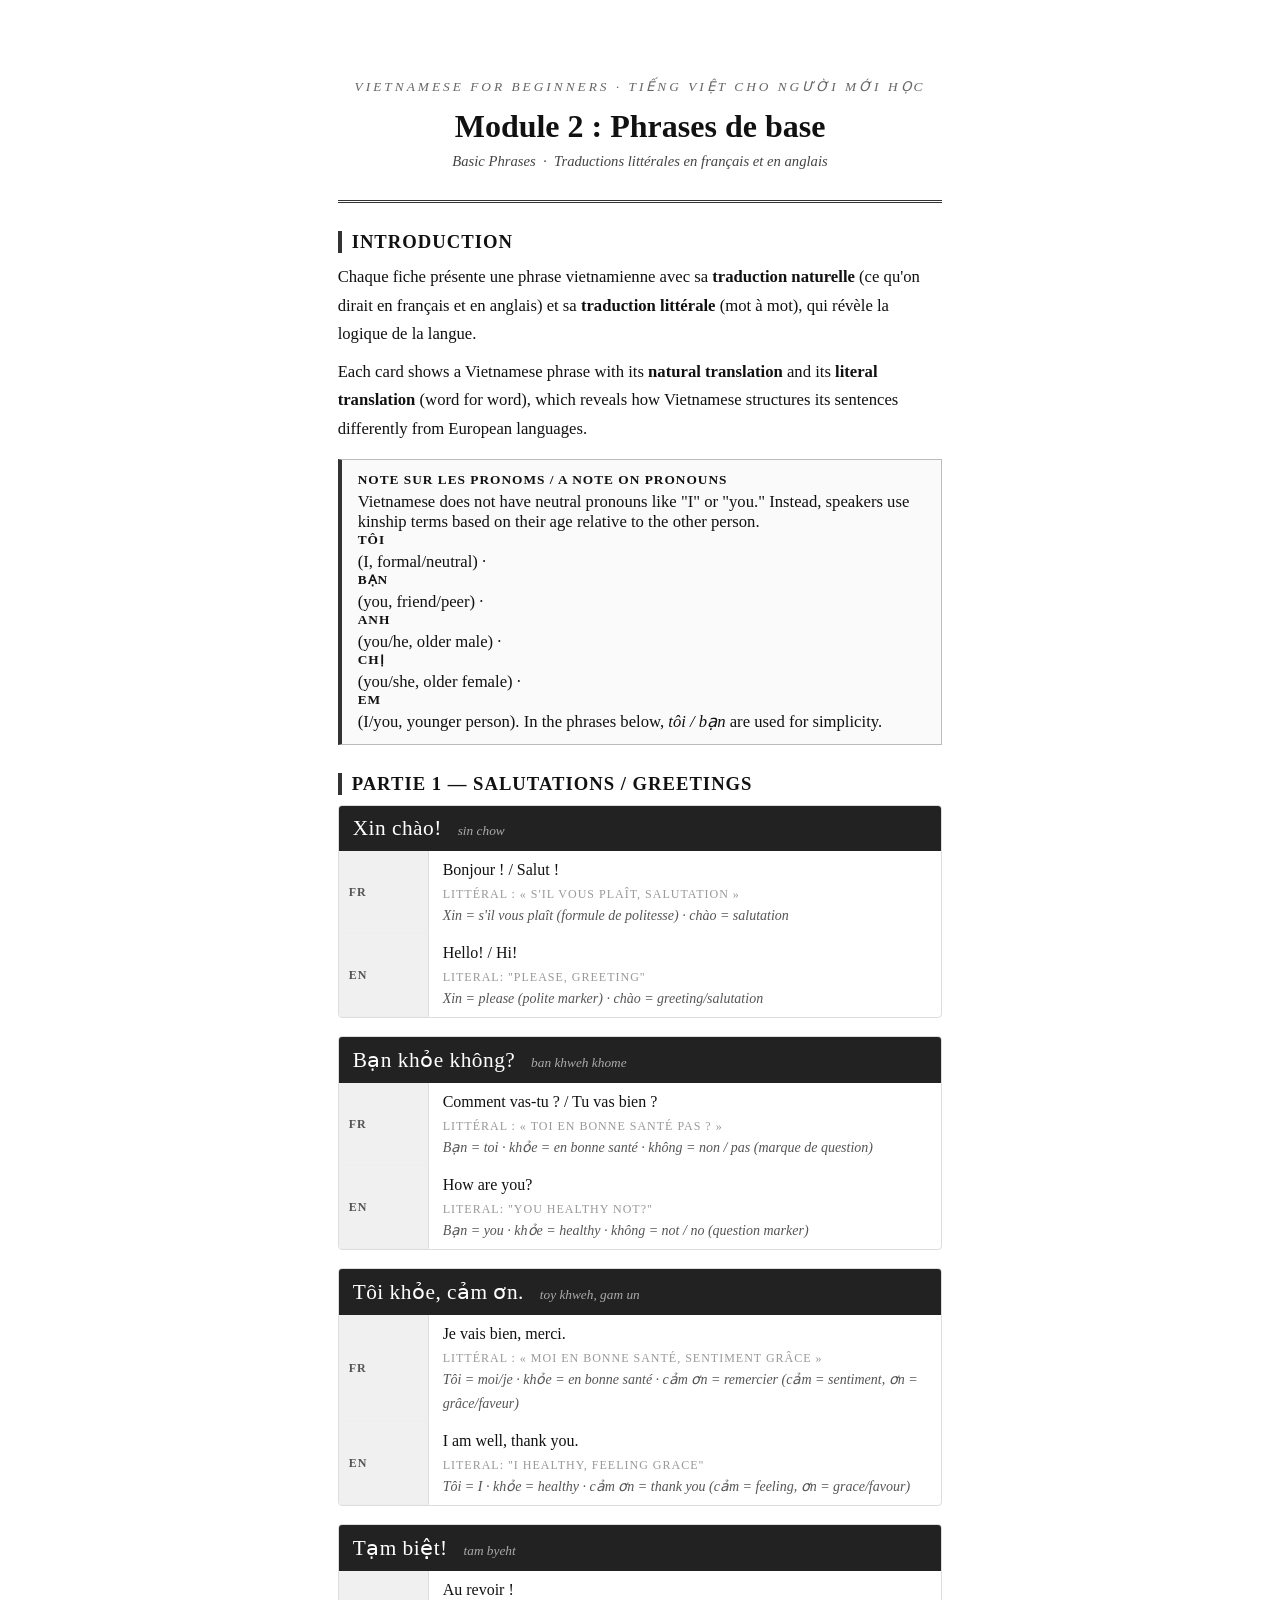
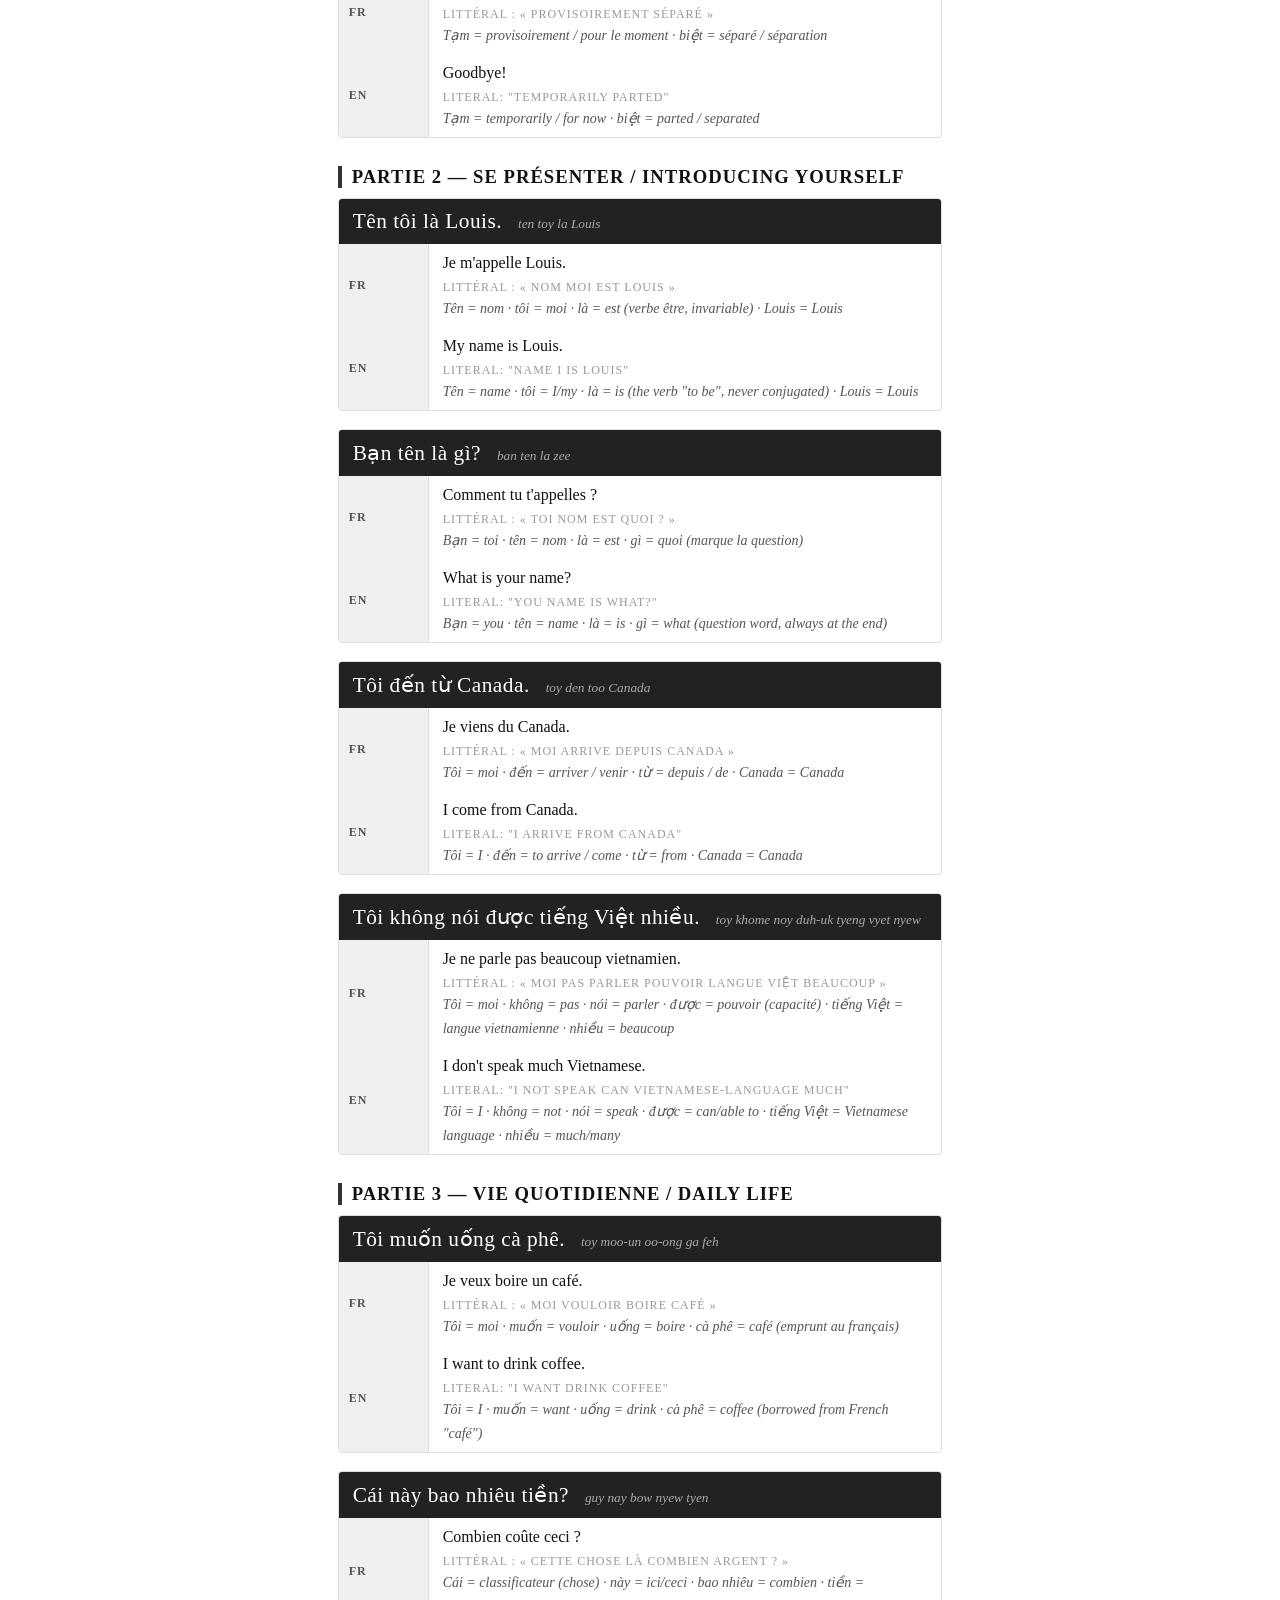
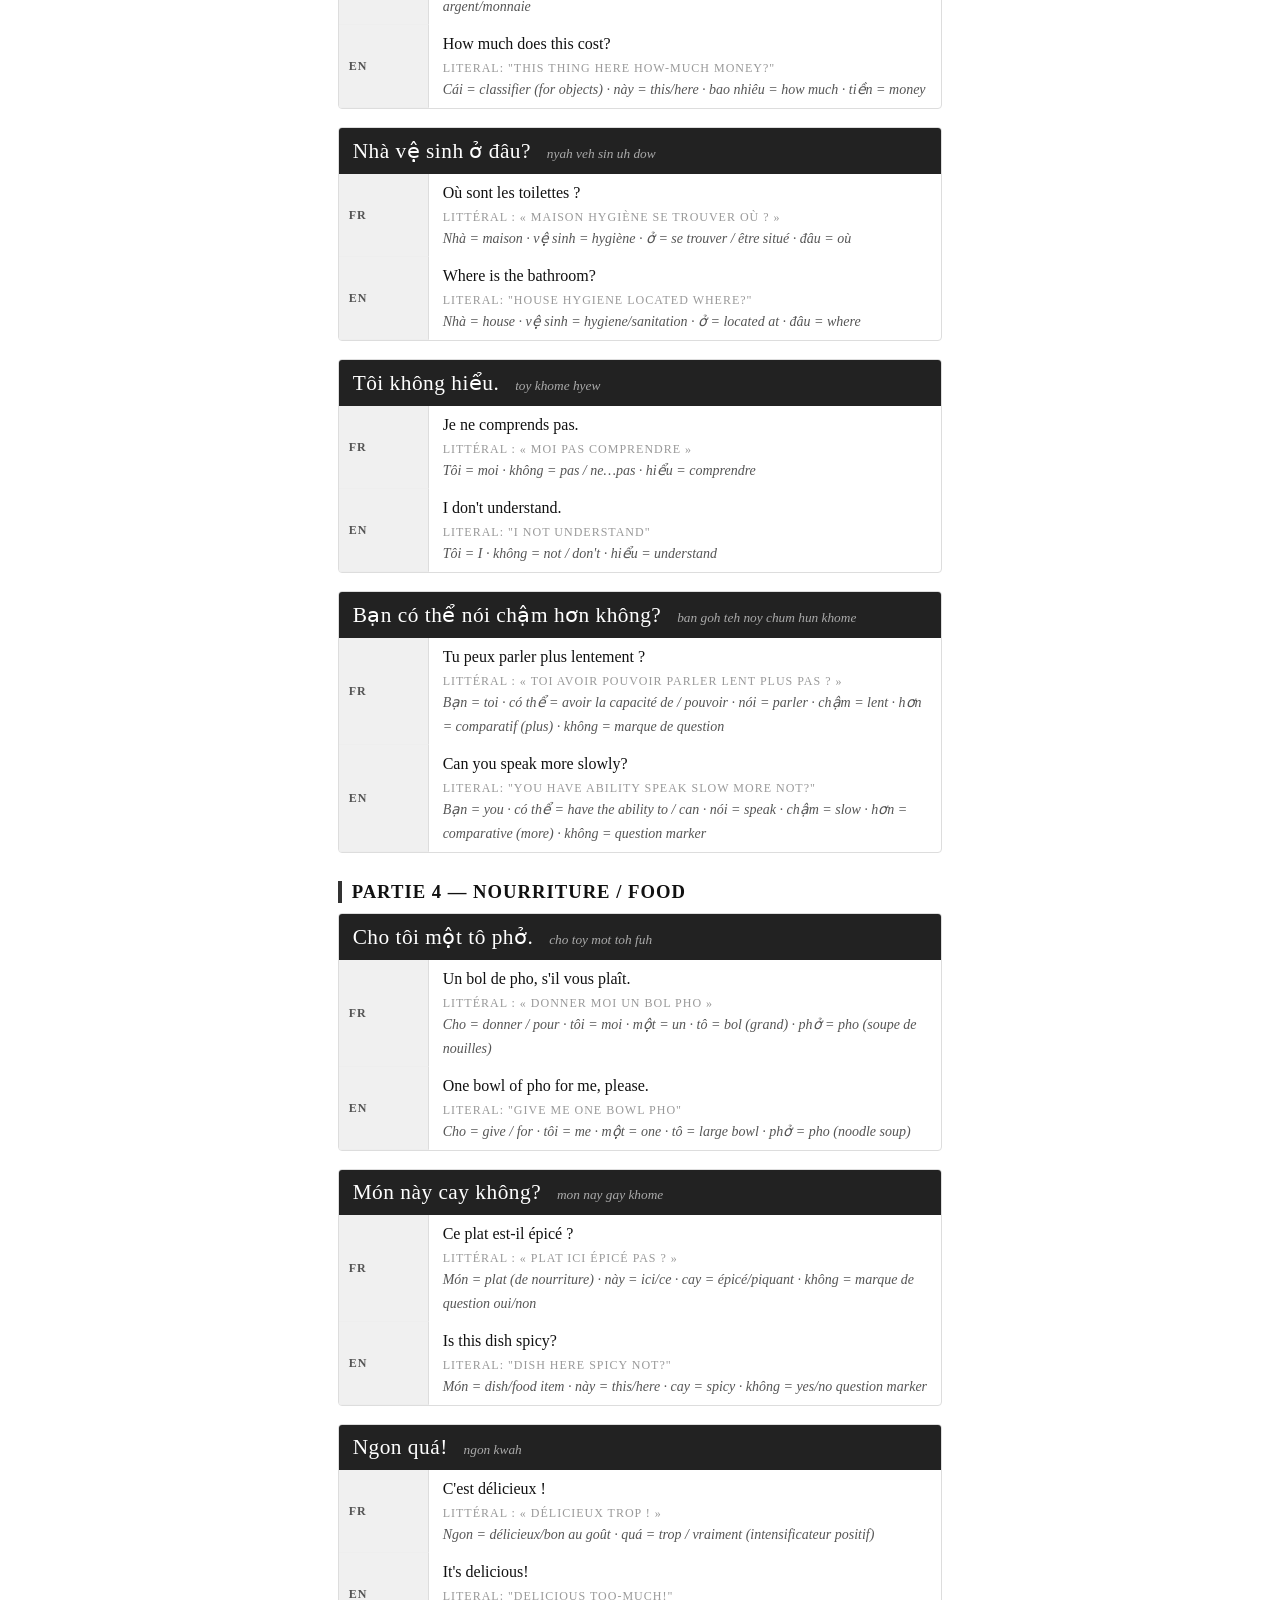
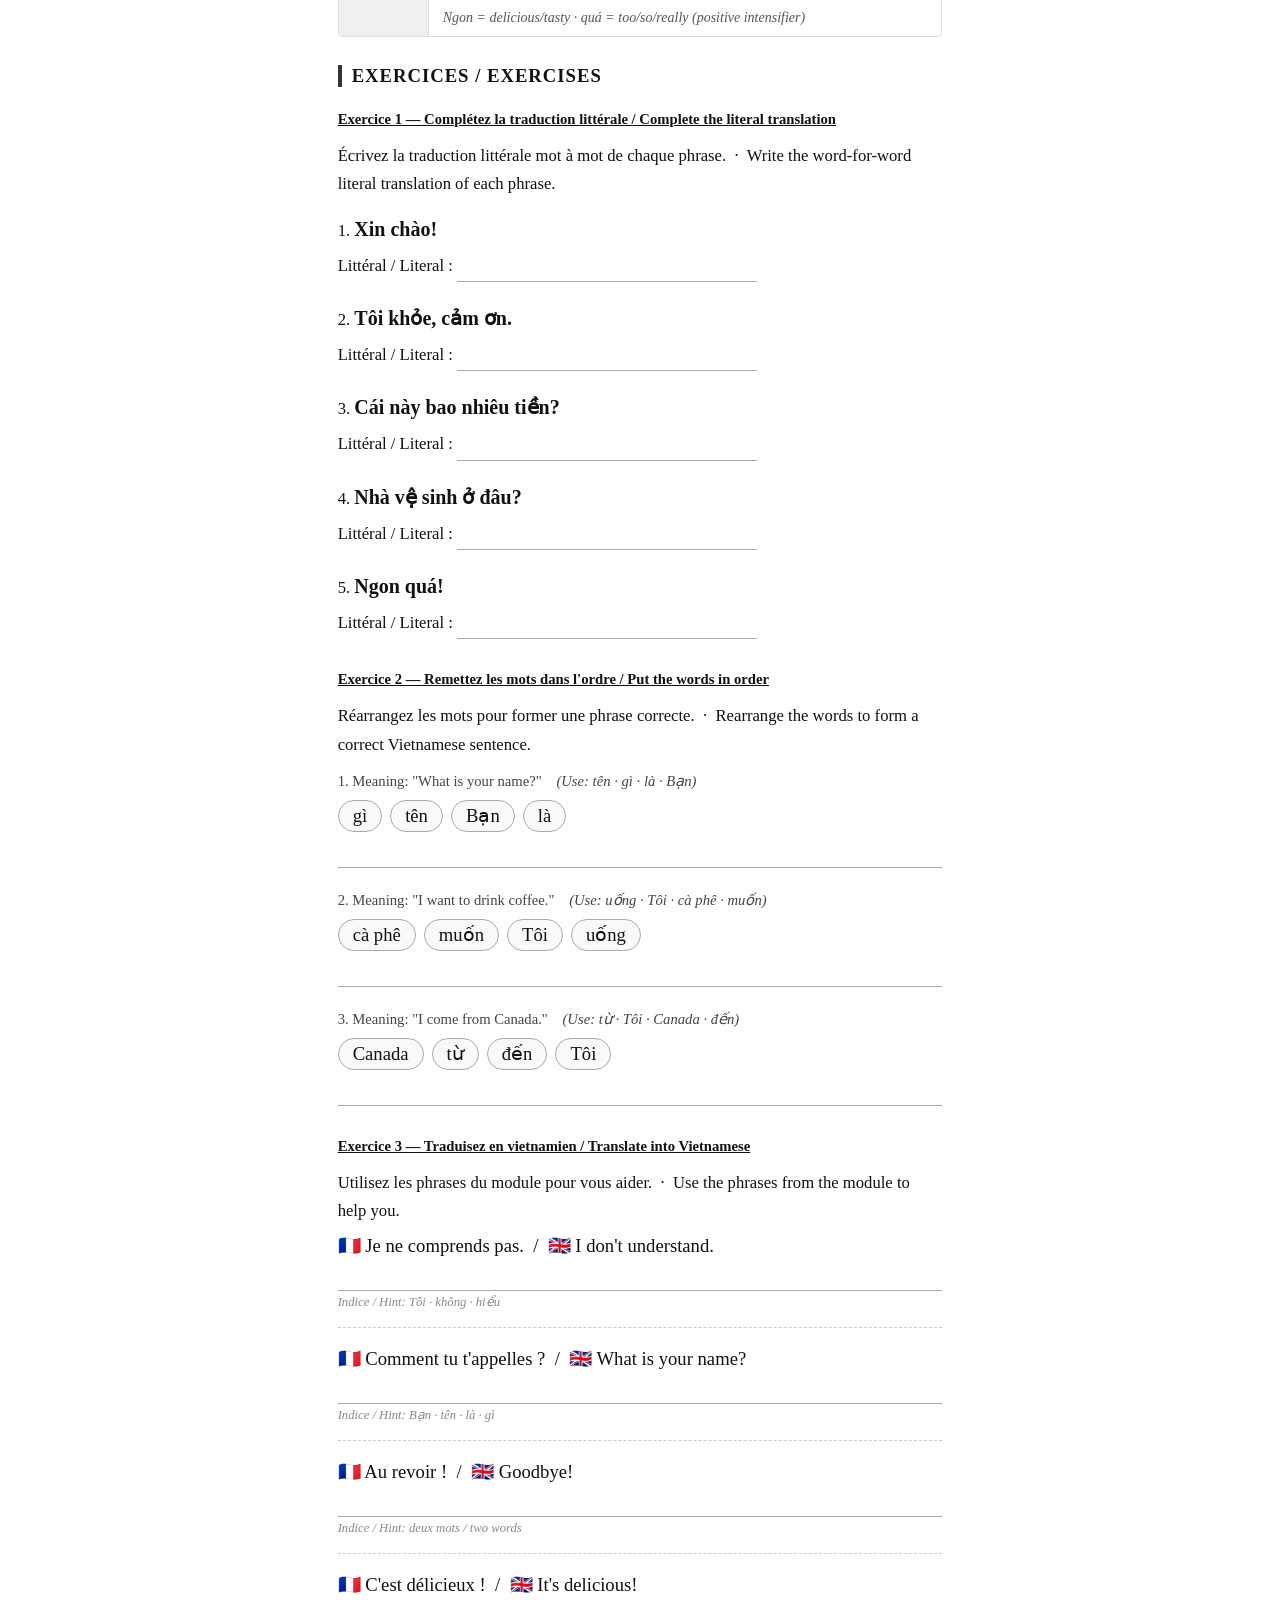
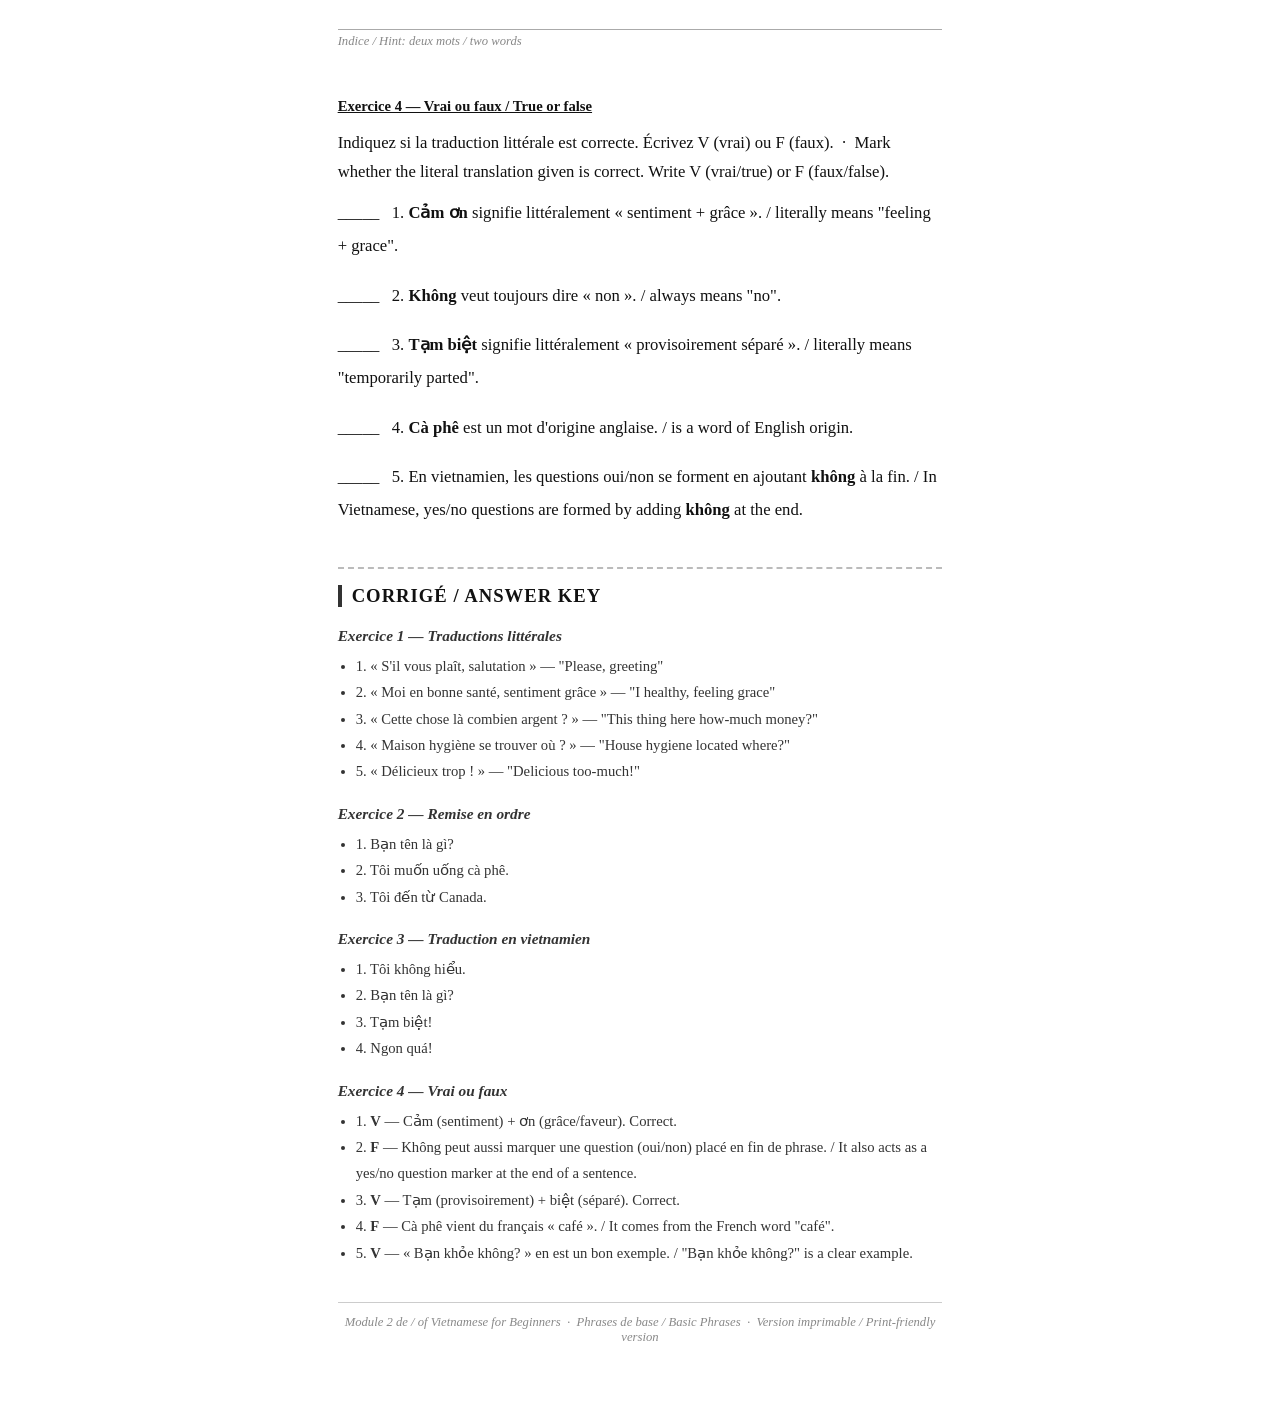
==== docs/module-02-phrases.html @ 945e3da3 "phrases" ====
<!DOCTYPE html>
<html lang="fr">
<head>
  <meta charset="UTF-8" />
  <meta name="viewport" content="width=device-width, initial-scale=1.0" />
  <title>Module 2 — Phrases de base / Basic Phrases</title>
  <style>
    * { box-sizing: border-box; margin: 0; padding: 0; }

    body {
      font-family: Georgia, 'Times New Roman', serif;
      font-size: 12.5pt;
      color: #111;
      background: #fff;
      padding: 2cm 2.5cm;
      max-width: 21cm;
      margin: 0 auto;
    }

    /* --- HEADER --- */
    .module-header {
      text-align: center;
      border-bottom: 3px double #333;
      padding-bottom: 16px;
      margin-bottom: 28px;
    }
    .module-header .label {
      font-size: 10pt;
      letter-spacing: 3px;
      text-transform: uppercase;
      color: #666;
    }
    .module-header h1 {
      font-size: 24pt;
      margin: 6px 0 4px;
    }
    .module-header p {
      font-size: 11pt;
      color: #444;
      font-style: italic;
    }

    /* --- SECTIONS --- */
    h2 {
      font-size: 14pt;
      margin: 28px 0 10px;
      border-left: 4px solid #333;
      padding-left: 10px;
      text-transform: uppercase;
      letter-spacing: 1px;
    }
    h3 {
      font-size: 11.5pt;
      margin: 20px 0 8px;
      font-style: italic;
      color: #333;
    }
    p { line-height: 1.7; margin-bottom: 10px; }

    /* --- TIP BOX --- */
    .tip-box {
      border: 1px solid #bbb;
      background: #fafafa;
      padding: 12px 16px;
      margin: 16px 0;
      border-left: 4px solid #333;
    }
    .tip-box strong {
      display: block;
      margin-bottom: 4px;
      font-size: 10pt;
      text-transform: uppercase;
      letter-spacing: 1px;
    }

    /* --- PHRASE CARD --- */
    .phrase-card {
      border: 1px solid #ddd;
      border-radius: 4px;
      margin-bottom: 18px;
      overflow: hidden;
    }
    .phrase-card .viet {
      background: #222;
      color: #fff;
      padding: 10px 14px;
      font-size: 16pt;
      letter-spacing: 0.5px;
    }
    .phrase-card .viet .romanisation {
      font-size: 10pt;
      color: #aaa;
      font-style: italic;
      font-weight: normal;
      margin-left: 10px;
      letter-spacing: 0;
    }
    .phrase-card .rows {
      display: grid;
      grid-template-columns: 90px 1fr;
    }
    .phrase-card .row {
      display: contents;
    }
    .phrase-card .lang-tag {
      background: #f0f0f0;
      border-right: 1px solid #ddd;
      border-bottom: 1px solid #eee;
      padding: 7px 10px;
      font-size: 9pt;
      text-transform: uppercase;
      letter-spacing: 1px;
      color: #555;
      font-weight: bold;
      display: flex;
      align-items: center;
    }
    .phrase-card .lang-tag:last-of-type { border-bottom: none; }
    .phrase-card .content {
      padding: 7px 14px;
      border-bottom: 1px solid #eee;
      line-height: 1.5;
      font-size: 12pt;
    }
    .phrase-card .content:last-child { border-bottom: none; }
    .phrase-card .literal {
      font-size: 10.5pt;
      color: #555;
      font-style: italic;
    }
    .phrase-card .content .label-lit {
      font-size: 9pt;
      text-transform: uppercase;
      letter-spacing: 1px;
      color: #999;
      display: block;
      margin-top: 3px;
    }

    /* --- EXERCISES --- */
    .exercise { margin: 20px 0 28px; }
    .exercise-title {
      font-weight: bold;
      font-size: 11pt;
      margin-bottom: 10px;
      text-decoration: underline;
    }

    .fill-list { list-style: none; padding: 0; }
    .fill-list li { margin-bottom: 16px; line-height: 2; font-size: 12.5pt; }
    .blank-long {
      display: inline-block;
      border-bottom: 1px solid #aaa;
      min-width: 180px;
      height: 20px;
      vertical-align: bottom;
    }

    /* Reorder exercise */
    .reorder-block {
      margin-bottom: 20px;
    }
    .reorder-block .prompt {
      font-size: 11pt;
      margin-bottom: 6px;
      color: #444;
    }
    .word-chips {
      display: flex;
      flex-wrap: wrap;
      gap: 8px;
      margin-bottom: 8px;
    }
    .chip {
      border: 1px solid #aaa;
      border-radius: 16px;
      padding: 4px 14px;
      font-size: 14pt;
      background: #f9f9f9;
    }
    .answer-line {
      border-bottom: 1px solid #aaa;
      min-height: 28px;
      margin-top: 6px;
      width: 100%;
    }

    /* Translation direction exercise */
    .translate-list { list-style: none; padding: 0; }
    .translate-list li {
      margin-bottom: 20px;
      padding-bottom: 16px;
      border-bottom: 1px dashed #ccc;
    }
    .translate-list li:last-child { border-bottom: none; }
    .translate-list .source {
      font-size: 14pt;
      margin-bottom: 6px;
    }
    .translate-list .write-here {
      border-bottom: 1px solid #aaa;
      min-height: 28px;
      width: 100%;
      display: block;
    }
    .translate-list .hint {
      font-size: 9.5pt;
      color: #888;
      font-style: italic;
      margin-top: 4px;
    }

    /* --- ANSWER KEY --- */
    .answer-key {
      border-top: 2px dashed #bbb;
      margin-top: 40px;
      padding-top: 16px;
    }
    .answer-key h2 { margin-top: 0; }
    .answer-key p, .answer-key li { font-size: 11pt; color: #333; line-height: 1.8; }
    .answer-key ul { padding-left: 18px; }

    /* --- FOOTER --- */
    .footer {
      text-align: center;
      margin-top: 36px;
      padding-top: 12px;
      border-top: 1px solid #ccc;
      font-size: 9.5pt;
      color: #888;
      font-style: italic;
    }

    /* --- SECTION DIVIDER --- */
    .section-label {
      font-size: 10pt;
      text-transform: uppercase;
      letter-spacing: 2px;
      color: #888;
      margin: 24px 0 10px;
      border-bottom: 1px solid #eee;
      padding-bottom: 4px;
    }

    /* PRINT */
    @media print {
      body { padding: 1.2cm 1.8cm; }
      .page-break { page-break-before: always; }
      .answer-key { page-break-before: always; }
      .phrase-card { break-inside: avoid; }
    }
  </style>
</head>
<body>

<!-- ===== HEADER ===== -->
<div class="module-header">
  <p class="label">Vietnamese for Beginners · Tiếng Việt cho người mới học</p>
  <h1>Module 2 : Phrases de base</h1>
  <p>Basic Phrases &nbsp;·&nbsp; Traductions littérales en français et en anglais</p>
</div>

<!-- ===== INTRO ===== -->
<h2>Introduction</h2>
<p>
  Chaque fiche présente une phrase vietnamienne avec sa <strong>traduction naturelle</strong>
  (ce qu'on dirait en français et en anglais) et sa <strong>traduction littérale</strong>
  (mot à mot), qui révèle la logique de la langue.
</p>
<p>
  Each card shows a Vietnamese phrase with its <strong>natural translation</strong> and
  its <strong>literal translation</strong> (word for word), which reveals how Vietnamese
  structures its sentences differently from European languages.
</p>

<div class="tip-box">
  <strong>Note sur les pronoms / A note on pronouns</strong>
  Vietnamese does not have neutral pronouns like "I" or "you." Instead, speakers use
  kinship terms based on their age relative to the other person.
  <strong>Tôi</strong> (I, formal/neutral) · <strong>bạn</strong> (you, friend/peer) ·
  <strong>anh</strong> (you/he, older male) · <strong>chị</strong> (you/she, older female) ·
  <strong>em</strong> (I/you, younger person). In the phrases below, <em>tôi / bạn</em>
  are used for simplicity.
</div>

<!-- ===== PART 1: GREETINGS ===== -->
<h2>Partie 1 — Salutations / Greetings</h2>

<div class="phrase-card">
  <div class="viet">Xin chào! <span class="romanisation">sin chow</span></div>
  <div class="rows">
    <div class="row">
      <div class="lang-tag">FR</div>
      <div class="content">
        Bonjour ! / Salut !
        <span class="label-lit">Littéral : « S'il vous plaît, salutation »</span>
        <span class="literal">Xin = s'il vous plaît (formule de politesse) · chào = salutation</span>
      </div>
    </div>
    <div class="row">
      <div class="lang-tag">EN</div>
      <div class="content">
        Hello! / Hi!
        <span class="label-lit">Literal: "Please, greeting"</span>
        <span class="literal">Xin = please (polite marker) · chào = greeting/salutation</span>
      </div>
    </div>
  </div>
</div>

<div class="phrase-card">
  <div class="viet">Bạn khỏe không? <span class="romanisation">ban khweh khome</span></div>
  <div class="rows">
    <div class="row">
      <div class="lang-tag">FR</div>
      <div class="content">
        Comment vas-tu ? / Tu vas bien ?
        <span class="label-lit">Littéral : « Toi en bonne santé pas ? »</span>
        <span class="literal">Bạn = toi · khỏe = en bonne santé · không = non / pas (marque de question)</span>
      </div>
    </div>
    <div class="row">
      <div class="lang-tag">EN</div>
      <div class="content">
        How are you?
        <span class="label-lit">Literal: "You healthy not?"</span>
        <span class="literal">Bạn = you · khỏe = healthy · không = not / no (question marker)</span>
      </div>
    </div>
  </div>
</div>

<div class="phrase-card">
  <div class="viet">Tôi khỏe, cảm ơn. <span class="romanisation">toy khweh, gam un</span></div>
  <div class="rows">
    <div class="row">
      <div class="lang-tag">FR</div>
      <div class="content">
        Je vais bien, merci.
        <span class="label-lit">Littéral : « Moi en bonne santé, sentiment grâce »</span>
        <span class="literal">Tôi = moi/je · khỏe = en bonne santé · cảm ơn = remercier (cảm = sentiment, ơn = grâce/faveur)</span>
      </div>
    </div>
    <div class="row">
      <div class="lang-tag">EN</div>
      <div class="content">
        I am well, thank you.
        <span class="label-lit">Literal: "I healthy, feeling grace"</span>
        <span class="literal">Tôi = I · khỏe = healthy · cảm ơn = thank you (cảm = feeling, ơn = grace/favour)</span>
      </div>
    </div>
  </div>
</div>

<div class="phrase-card">
  <div class="viet">Tạm biệt! <span class="romanisation">tam byeht</span></div>
  <div class="rows">
    <div class="row">
      <div class="lang-tag">FR</div>
      <div class="content">
        Au revoir !
        <span class="label-lit">Littéral : « Provisoirement séparé »</span>
        <span class="literal">Tạm = provisoirement / pour le moment · biệt = séparé / séparation</span>
      </div>
    </div>
    <div class="row">
      <div class="lang-tag">EN</div>
      <div class="content">
        Goodbye!
        <span class="label-lit">Literal: "Temporarily parted"</span>
        <span class="literal">Tạm = temporarily / for now · biệt = parted / separated</span>
      </div>
    </div>
  </div>
</div>

<!-- ===== PART 2: INTRODUCTIONS ===== -->
<div class="page-break"></div>
<h2>Partie 2 — Se présenter / Introducing Yourself</h2>

<div class="phrase-card">
  <div class="viet">Tên tôi là Louis. <span class="romanisation">ten toy la Louis</span></div>
  <div class="rows">
    <div class="row">
      <div class="lang-tag">FR</div>
      <div class="content">
        Je m'appelle Louis.
        <span class="label-lit">Littéral : « Nom moi est Louis »</span>
        <span class="literal">Tên = nom · tôi = moi · là = est (verbe être, invariable) · Louis = Louis</span>
      </div>
    </div>
    <div class="row">
      <div class="lang-tag">EN</div>
      <div class="content">
        My name is Louis.
        <span class="label-lit">Literal: "Name I is Louis"</span>
        <span class="literal">Tên = name · tôi = I/my · là = is (the verb "to be", never conjugated) · Louis = Louis</span>
      </div>
    </div>
  </div>
</div>

<div class="phrase-card">
  <div class="viet">Bạn tên là gì? <span class="romanisation">ban ten la zee</span></div>
  <div class="rows">
    <div class="row">
      <div class="lang-tag">FR</div>
      <div class="content">
        Comment tu t'appelles ?
        <span class="label-lit">Littéral : « Toi nom est quoi ? »</span>
        <span class="literal">Bạn = toi · tên = nom · là = est · gì = quoi (marque la question)</span>
      </div>
    </div>
    <div class="row">
      <div class="lang-tag">EN</div>
      <div class="content">
        What is your name?
        <span class="label-lit">Literal: "You name is what?"</span>
        <span class="literal">Bạn = you · tên = name · là = is · gì = what (question word, always at the end)</span>
      </div>
    </div>
  </div>
</div>

<div class="phrase-card">
  <div class="viet">Tôi đến từ Canada. <span class="romanisation">toy den too Canada</span></div>
  <div class="rows">
    <div class="row">
      <div class="lang-tag">FR</div>
      <div class="content">
        Je viens du Canada.
        <span class="label-lit">Littéral : « Moi arrive depuis Canada »</span>
        <span class="literal">Tôi = moi · đến = arriver / venir · từ = depuis / de · Canada = Canada</span>
      </div>
    </div>
    <div class="row">
      <div class="lang-tag">EN</div>
      <div class="content">
        I come from Canada.
        <span class="label-lit">Literal: "I arrive from Canada"</span>
        <span class="literal">Tôi = I · đến = to arrive / come · từ = from · Canada = Canada</span>
      </div>
    </div>
  </div>
</div>

<div class="phrase-card">
  <div class="viet">Tôi không nói được tiếng Việt nhiều. <span class="romanisation">toy khome noy duh-uk tyeng vyet nyew</span></div>
  <div class="rows">
    <div class="row">
      <div class="lang-tag">FR</div>
      <div class="content">
        Je ne parle pas beaucoup vietnamien.
        <span class="label-lit">Littéral : « Moi pas parler pouvoir langue Việt beaucoup »</span>
        <span class="literal">Tôi = moi · không = pas · nói = parler · được = pouvoir (capacité) · tiếng Việt = langue vietnamienne · nhiều = beaucoup</span>
      </div>
    </div>
    <div class="row">
      <div class="lang-tag">EN</div>
      <div class="content">
        I don't speak much Vietnamese.
        <span class="label-lit">Literal: "I not speak can Vietnamese-language much"</span>
        <span class="literal">Tôi = I · không = not · nói = speak · được = can/able to · tiếng Việt = Vietnamese language · nhiều = much/many</span>
      </div>
    </div>
  </div>
</div>

<!-- ===== PART 3: DAILY LIFE ===== -->
<div class="page-break"></div>
<h2>Partie 3 — Vie quotidienne / Daily Life</h2>

<div class="phrase-card">
  <div class="viet">Tôi muốn uống cà phê. <span class="romanisation">toy moo-un oo-ong ga feh</span></div>
  <div class="rows">
    <div class="row">
      <div class="lang-tag">FR</div>
      <div class="content">
        Je veux boire un café.
        <span class="label-lit">Littéral : « Moi vouloir boire café »</span>
        <span class="literal">Tôi = moi · muốn = vouloir · uống = boire · cà phê = café (emprunt au français)</span>
      </div>
    </div>
    <div class="row">
      <div class="lang-tag">EN</div>
      <div class="content">
        I want to drink coffee.
        <span class="label-lit">Literal: "I want drink coffee"</span>
        <span class="literal">Tôi = I · muốn = want · uống = drink · cà phê = coffee (borrowed from French "café")</span>
      </div>
    </div>
  </div>
</div>

<div class="phrase-card">
  <div class="viet">Cái này bao nhiêu tiền? <span class="romanisation">guy nay bow nyew tyen</span></div>
  <div class="rows">
    <div class="row">
      <div class="lang-tag">FR</div>
      <div class="content">
        Combien coûte ceci ?
        <span class="label-lit">Littéral : « Cette chose là combien argent ? »</span>
        <span class="literal">Cái = classificateur (chose) · này = ici/ceci · bao nhiêu = combien · tiền = argent/monnaie</span>
      </div>
    </div>
    <div class="row">
      <div class="lang-tag">EN</div>
      <div class="content">
        How much does this cost?
        <span class="label-lit">Literal: "This thing here how-much money?"</span>
        <span class="literal">Cái = classifier (for objects) · này = this/here · bao nhiêu = how much · tiền = money</span>
      </div>
    </div>
  </div>
</div>

<div class="phrase-card">
  <div class="viet">Nhà vệ sinh ở đâu? <span class="romanisation">nyah veh sin uh dow</span></div>
  <div class="rows">
    <div class="row">
      <div class="lang-tag">FR</div>
      <div class="content">
        Où sont les toilettes ?
        <span class="label-lit">Littéral : « Maison hygiène se trouver où ? »</span>
        <span class="literal">Nhà = maison · vệ sinh = hygiène · ở = se trouver / être situé · đâu = où</span>
      </div>
    </div>
    <div class="row">
      <div class="lang-tag">EN</div>
      <div class="content">
        Where is the bathroom?
        <span class="label-lit">Literal: "House hygiene located where?"</span>
        <span class="literal">Nhà = house · vệ sinh = hygiene/sanitation · ở = located at · đâu = where</span>
      </div>
    </div>
  </div>
</div>

<div class="phrase-card">
  <div class="viet">Tôi không hiểu. <span class="romanisation">toy khome hyew</span></div>
  <div class="rows">
    <div class="row">
      <div class="lang-tag">FR</div>
      <div class="content">
        Je ne comprends pas.
        <span class="label-lit">Littéral : « Moi pas comprendre »</span>
        <span class="literal">Tôi = moi · không = pas / ne…pas · hiểu = comprendre</span>
      </div>
    </div>
    <div class="row">
      <div class="lang-tag">EN</div>
      <div class="content">
        I don't understand.
        <span class="label-lit">Literal: "I not understand"</span>
        <span class="literal">Tôi = I · không = not / don't · hiểu = understand</span>
      </div>
    </div>
  </div>
</div>

<div class="phrase-card">
  <div class="viet">Bạn có thể nói chậm hơn không? <span class="romanisation">ban goh teh noy chum hun khome</span></div>
  <div class="rows">
    <div class="row">
      <div class="lang-tag">FR</div>
      <div class="content">
        Tu peux parler plus lentement ?
        <span class="label-lit">Littéral : « Toi avoir pouvoir parler lent plus pas ? »</span>
        <span class="literal">Bạn = toi · có thể = avoir la capacité de / pouvoir · nói = parler · chậm = lent · hơn = comparatif (plus) · không = marque de question</span>
      </div>
    </div>
    <div class="row">
      <div class="lang-tag">EN</div>
      <div class="content">
        Can you speak more slowly?
        <span class="label-lit">Literal: "You have ability speak slow more not?"</span>
        <span class="literal">Bạn = you · có thể = have the ability to / can · nói = speak · chậm = slow · hơn = comparative (more) · không = question marker</span>
      </div>
    </div>
  </div>
</div>

<!-- ===== PART 4: FOOD ===== -->
<div class="page-break"></div>
<h2>Partie 4 — Nourriture / Food</h2>

<div class="phrase-card">
  <div class="viet">Cho tôi một tô phở. <span class="romanisation">cho toy mot toh fuh</span></div>
  <div class="rows">
    <div class="row">
      <div class="lang-tag">FR</div>
      <div class="content">
        Un bol de pho, s'il vous plaît.
        <span class="label-lit">Littéral : « Donner moi un bol pho »</span>
        <span class="literal">Cho = donner / pour · tôi = moi · một = un · tô = bol (grand) · phở = pho (soupe de nouilles)</span>
      </div>
    </div>
    <div class="row">
      <div class="lang-tag">EN</div>
      <div class="content">
        One bowl of pho for me, please.
        <span class="label-lit">Literal: "Give me one bowl pho"</span>
        <span class="literal">Cho = give / for · tôi = me · một = one · tô = large bowl · phở = pho (noodle soup)</span>
      </div>
    </div>
  </div>
</div>

<div class="phrase-card">
  <div class="viet">Món này cay không? <span class="romanisation">mon nay gay khome</span></div>
  <div class="rows">
    <div class="row">
      <div class="lang-tag">FR</div>
      <div class="content">
        Ce plat est-il épicé ?
        <span class="label-lit">Littéral : « Plat ici épicé pas ? »</span>
        <span class="literal">Món = plat (de nourriture) · này = ici/ce · cay = épicé/piquant · không = marque de question oui/non</span>
      </div>
    </div>
    <div class="row">
      <div class="lang-tag">EN</div>
      <div class="content">
        Is this dish spicy?
        <span class="label-lit">Literal: "Dish here spicy not?"</span>
        <span class="literal">Món = dish/food item · này = this/here · cay = spicy · không = yes/no question marker</span>
      </div>
    </div>
  </div>
</div>

<div class="phrase-card">
  <div class="viet">Ngon quá! <span class="romanisation">ngon kwah</span></div>
  <div class="rows">
    <div class="row">
      <div class="lang-tag">FR</div>
      <div class="content">
        C'est délicieux !
        <span class="label-lit">Littéral : « Délicieux trop ! »</span>
        <span class="literal">Ngon = délicieux/bon au goût · quá = trop / vraiment (intensificateur positif)</span>
      </div>
    </div>
    <div class="row">
      <div class="lang-tag">EN</div>
      <div class="content">
        It's delicious!
        <span class="label-lit">Literal: "Delicious too-much!"</span>
        <span class="literal">Ngon = delicious/tasty · quá = too/so/really (positive intensifier)</span>
      </div>
    </div>
  </div>
</div>

<!-- ===== EXERCISES ===== -->
<div class="page-break"></div>
<h2>Exercices / Exercises</h2>

<!-- Exercise 1 -->
<div class="exercise">
  <p class="exercise-title">Exercice 1 — Complétez la traduction littérale / Complete the literal translation</p>
  <p>Écrivez la traduction littérale mot à mot de chaque phrase. &nbsp;·&nbsp;
  Write the word-for-word literal translation of each phrase.</p>

  <ul class="fill-list">
    <li>
      1. <strong style="font-size:15pt">Xin chào!</strong><br>
      Littéral / Literal : <span class="blank-long" style="min-width:300px"></span>
    </li>
    <li>
      2. <strong style="font-size:15pt">Tôi khỏe, cảm ơn.</strong><br>
      Littéral / Literal : <span class="blank-long" style="min-width:300px"></span>
    </li>
    <li>
      3. <strong style="font-size:15pt">Cái này bao nhiêu tiền?</strong><br>
      Littéral / Literal : <span class="blank-long" style="min-width:300px"></span>
    </li>
    <li>
      4. <strong style="font-size:15pt">Nhà vệ sinh ở đâu?</strong><br>
      Littéral / Literal : <span class="blank-long" style="min-width:300px"></span>
    </li>
    <li>
      5. <strong style="font-size:15pt">Ngon quá!</strong><br>
      Littéral / Literal : <span class="blank-long" style="min-width:300px"></span>
    </li>
  </ul>
</div>

<!-- Exercise 2 -->
<div class="exercise">
  <p class="exercise-title">Exercice 2 — Remettez les mots dans l'ordre / Put the words in order</p>
  <p>Réarrangez les mots pour former une phrase correcte. &nbsp;·&nbsp;
  Rearrange the words to form a correct Vietnamese sentence.</p>

  <div class="reorder-block">
    <p class="prompt">1. Meaning: "What is your name?" &nbsp;&nbsp; <em>(Use: tên · gì · là · Bạn)</em></p>
    <div class="word-chips">
      <span class="chip">gì</span>
      <span class="chip">tên</span>
      <span class="chip">Bạn</span>
      <span class="chip">là</span>
    </div>
    <div class="answer-line"></div>
  </div>

  <div class="reorder-block">
    <p class="prompt">2. Meaning: "I want to drink coffee." &nbsp;&nbsp; <em>(Use: uống · Tôi · cà phê · muốn)</em></p>
    <div class="word-chips">
      <span class="chip">cà phê</span>
      <span class="chip">muốn</span>
      <span class="chip">Tôi</span>
      <span class="chip">uống</span>
    </div>
    <div class="answer-line"></div>
  </div>

  <div class="reorder-block">
    <p class="prompt">3. Meaning: "I come from Canada." &nbsp;&nbsp; <em>(Use: từ · Tôi · Canada · đến)</em></p>
    <div class="word-chips">
      <span class="chip">Canada</span>
      <span class="chip">từ</span>
      <span class="chip">đến</span>
      <span class="chip">Tôi</span>
    </div>
    <div class="answer-line"></div>
  </div>
</div>

<!-- Exercise 3 -->
<div class="exercise">
  <p class="exercise-title">Exercice 3 — Traduisez en vietnamien / Translate into Vietnamese</p>
  <p>Utilisez les phrases du module pour vous aider. &nbsp;·&nbsp;
  Use the phrases from the module to help you.</p>

  <ul class="translate-list">
    <li>
      <div class="source">🇫🇷 Je ne comprends pas. &nbsp;/&nbsp; 🇬🇧 I don't understand.</div>
      <span class="write-here"></span>
      <span class="hint">Indice / Hint: Tôi · không · hiểu</span>
    </li>
    <li>
      <div class="source">🇫🇷 Comment tu t'appelles ? &nbsp;/&nbsp; 🇬🇧 What is your name?</div>
      <span class="write-here"></span>
      <span class="hint">Indice / Hint: Bạn · tên · là · gì</span>
    </li>
    <li>
      <div class="source">🇫🇷 Au revoir ! &nbsp;/&nbsp; 🇬🇧 Goodbye!</div>
      <span class="write-here"></span>
      <span class="hint">Indice / Hint: deux mots / two words</span>
    </li>
    <li>
      <div class="source">🇫🇷 C'est délicieux ! &nbsp;/&nbsp; 🇬🇧 It's delicious!</div>
      <span class="write-here"></span>
      <span class="hint">Indice / Hint: deux mots / two words</span>
    </li>
  </ul>
</div>

<!-- Exercise 4 -->
<div class="exercise">
  <p class="exercise-title">Exercice 4 — Vrai ou faux / True or false</p>
  <p>Indiquez si la traduction littérale est correcte. Écrivez V (vrai) ou F (faux). &nbsp;·&nbsp;
  Mark whether the literal translation given is correct. Write V (vrai/true) or F (faux/false).</p>

  <ul class="fill-list">
    <li>_____ &nbsp; 1. <strong>Cảm ơn</strong> signifie littéralement « sentiment + grâce ». / literally means "feeling + grace".</li>
    <li>_____ &nbsp; 2. <strong>Không</strong> veut toujours dire « non ». / always means "no".</li>
    <li>_____ &nbsp; 3. <strong>Tạm biệt</strong> signifie littéralement « provisoirement séparé ». / literally means "temporarily parted".</li>
    <li>_____ &nbsp; 4. <strong>Cà phê</strong> est un mot d'origine anglaise. / is a word of English origin.</li>
    <li>_____ &nbsp; 5. En vietnamien, les questions oui/non se forment en ajoutant <strong>không</strong> à la fin. / In Vietnamese, yes/no questions are formed by adding <strong>không</strong> at the end.</li>
  </ul>
</div>

<!-- ===== ANSWER KEY ===== -->
<div class="answer-key">
  <h2>Corrigé / Answer Key</h2>

  <h3>Exercice 1 — Traductions littérales</h3>
  <ul>
    <li>1. « S'il vous plaît, salutation » — "Please, greeting"</li>
    <li>2. « Moi en bonne santé, sentiment grâce » — "I healthy, feeling grace"</li>
    <li>3. « Cette chose là combien argent ? » — "This thing here how-much money?"</li>
    <li>4. « Maison hygiène se trouver où ? » — "House hygiene located where?"</li>
    <li>5. « Délicieux trop ! » — "Delicious too-much!"</li>
  </ul>

  <h3>Exercice 2 — Remise en ordre</h3>
  <ul>
    <li>1. Bạn tên là gì?</li>
    <li>2. Tôi muốn uống cà phê.</li>
    <li>3. Tôi đến từ Canada.</li>
  </ul>

  <h3>Exercice 3 — Traduction en vietnamien</h3>
  <ul>
    <li>1. Tôi không hiểu.</li>
    <li>2. Bạn tên là gì?</li>
    <li>3. Tạm biệt!</li>
    <li>4. Ngon quá!</li>
  </ul>

  <h3>Exercice 4 — Vrai ou faux</h3>
  <ul>
    <li>1. <strong>V</strong> — Cảm (sentiment) + ơn (grâce/faveur). Correct.</li>
    <li>2. <strong>F</strong> — Không peut aussi marquer une question (oui/non) placé en fin de phrase. / It also acts as a yes/no question marker at the end of a sentence.</li>
    <li>3. <strong>V</strong> — Tạm (provisoirement) + biệt (séparé). Correct.</li>
    <li>4. <strong>F</strong> — Cà phê vient du français « café ». / It comes from the French word "café".</li>
    <li>5. <strong>V</strong> — « Bạn khỏe không? » en est un bon exemple. / "Bạn khỏe không?" is a clear example.</li>
  </ul>
</div>

<div class="footer">
  Module 2 de / of Vietnamese for Beginners &nbsp;·&nbsp; Phrases de base / Basic Phrases &nbsp;·&nbsp; Version imprimable / Print-friendly version
</div>

</body>
</html>
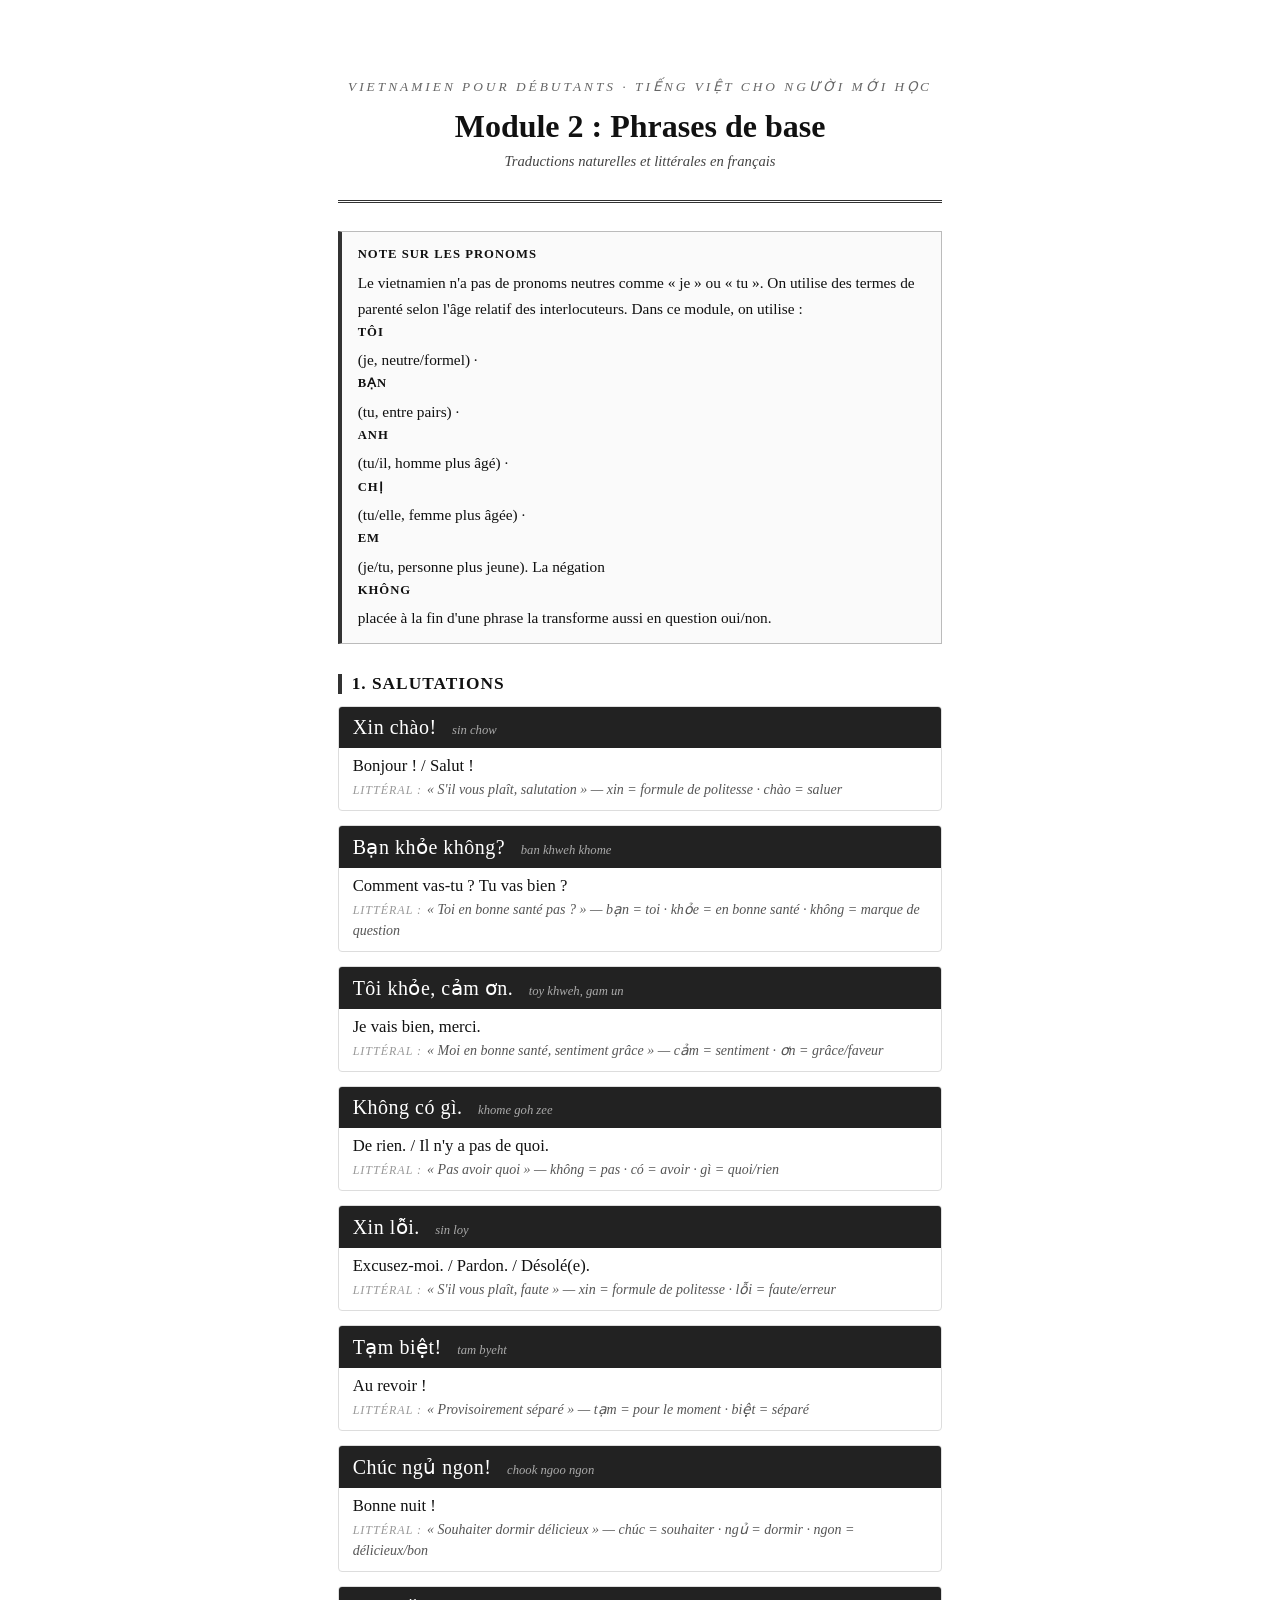
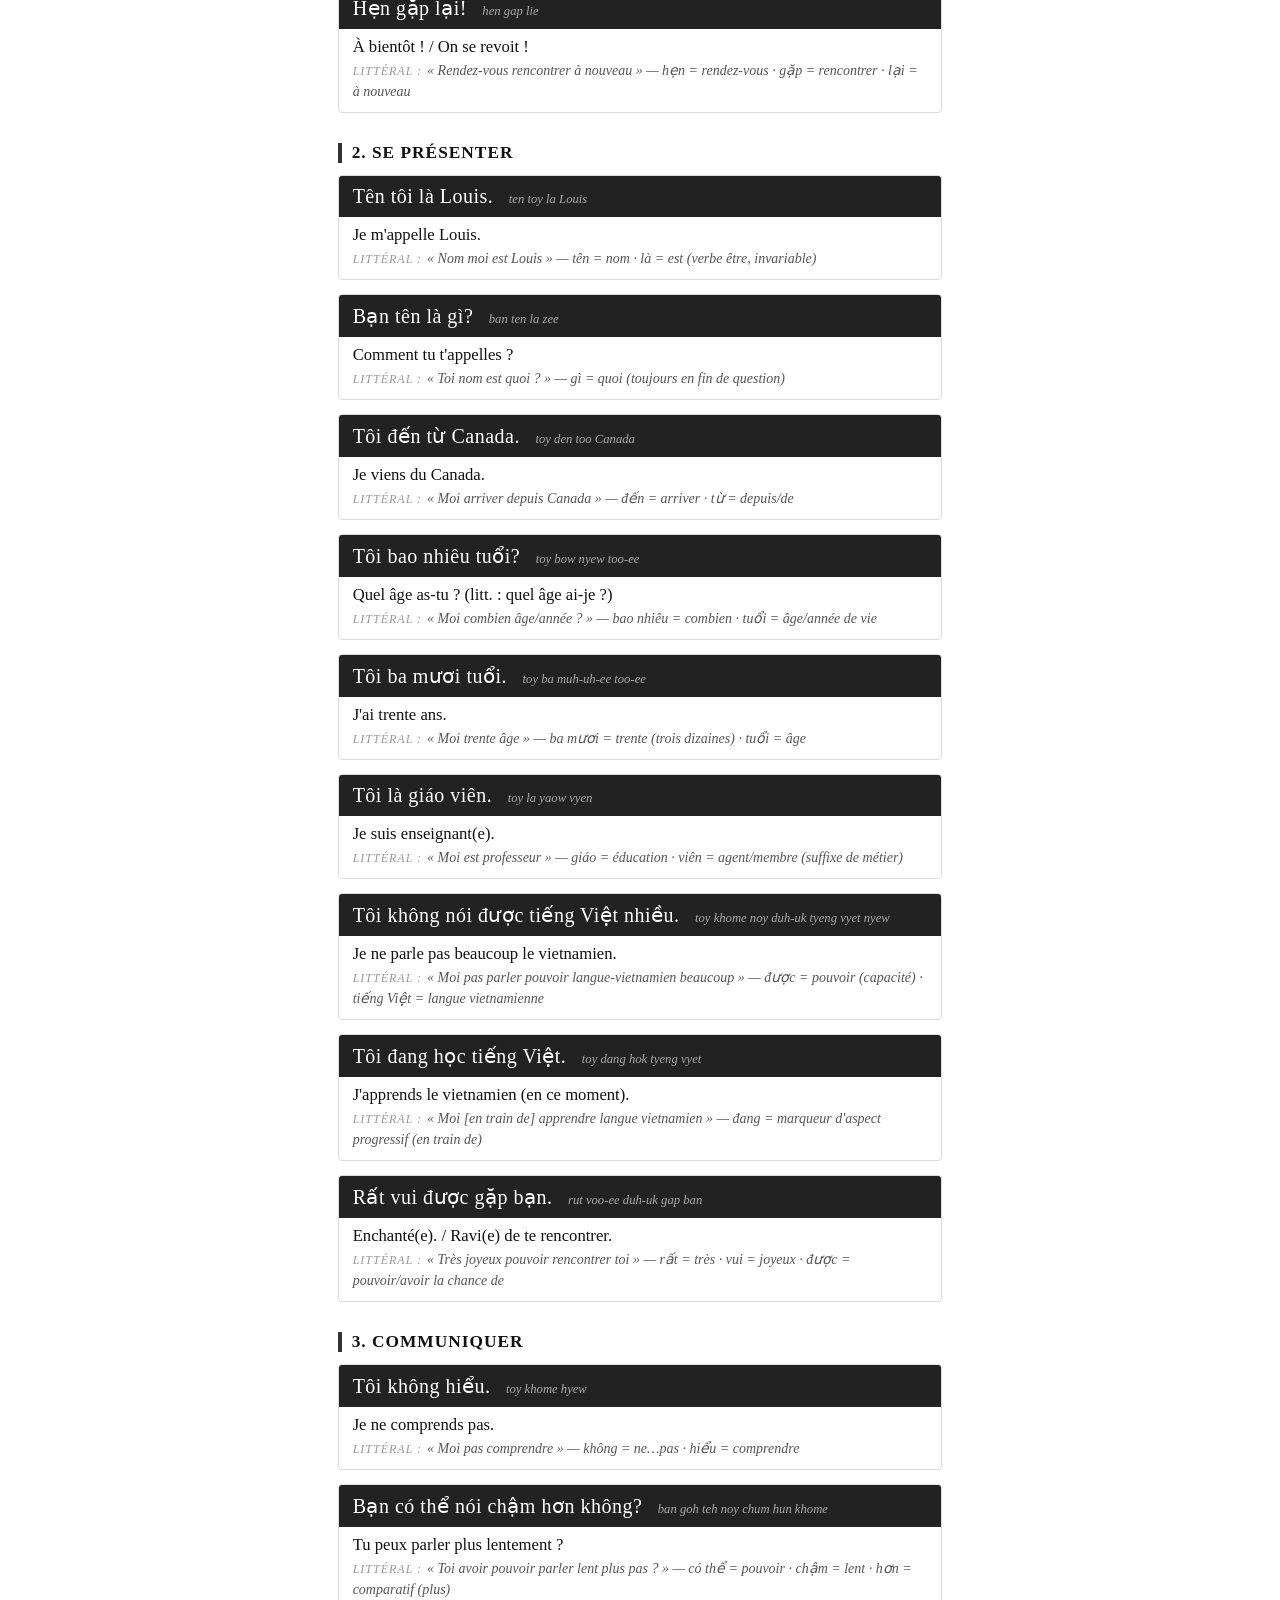
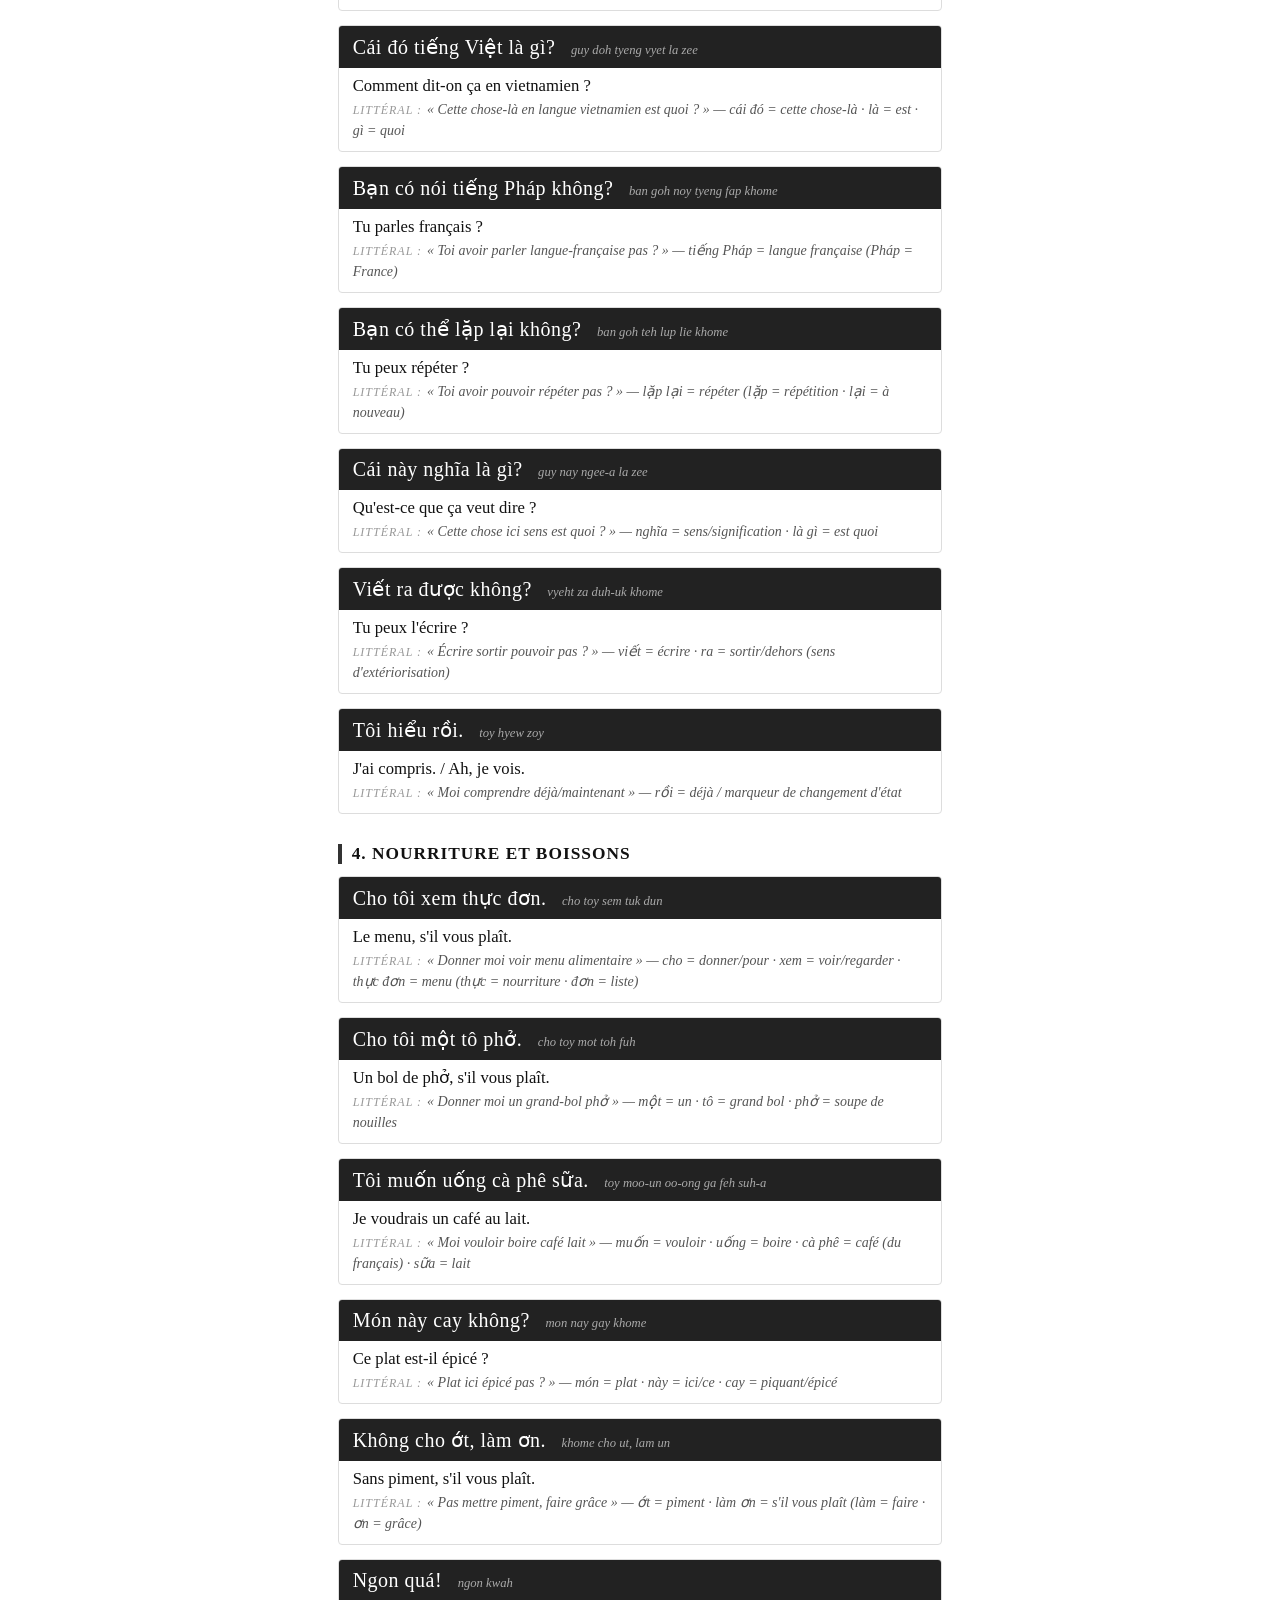
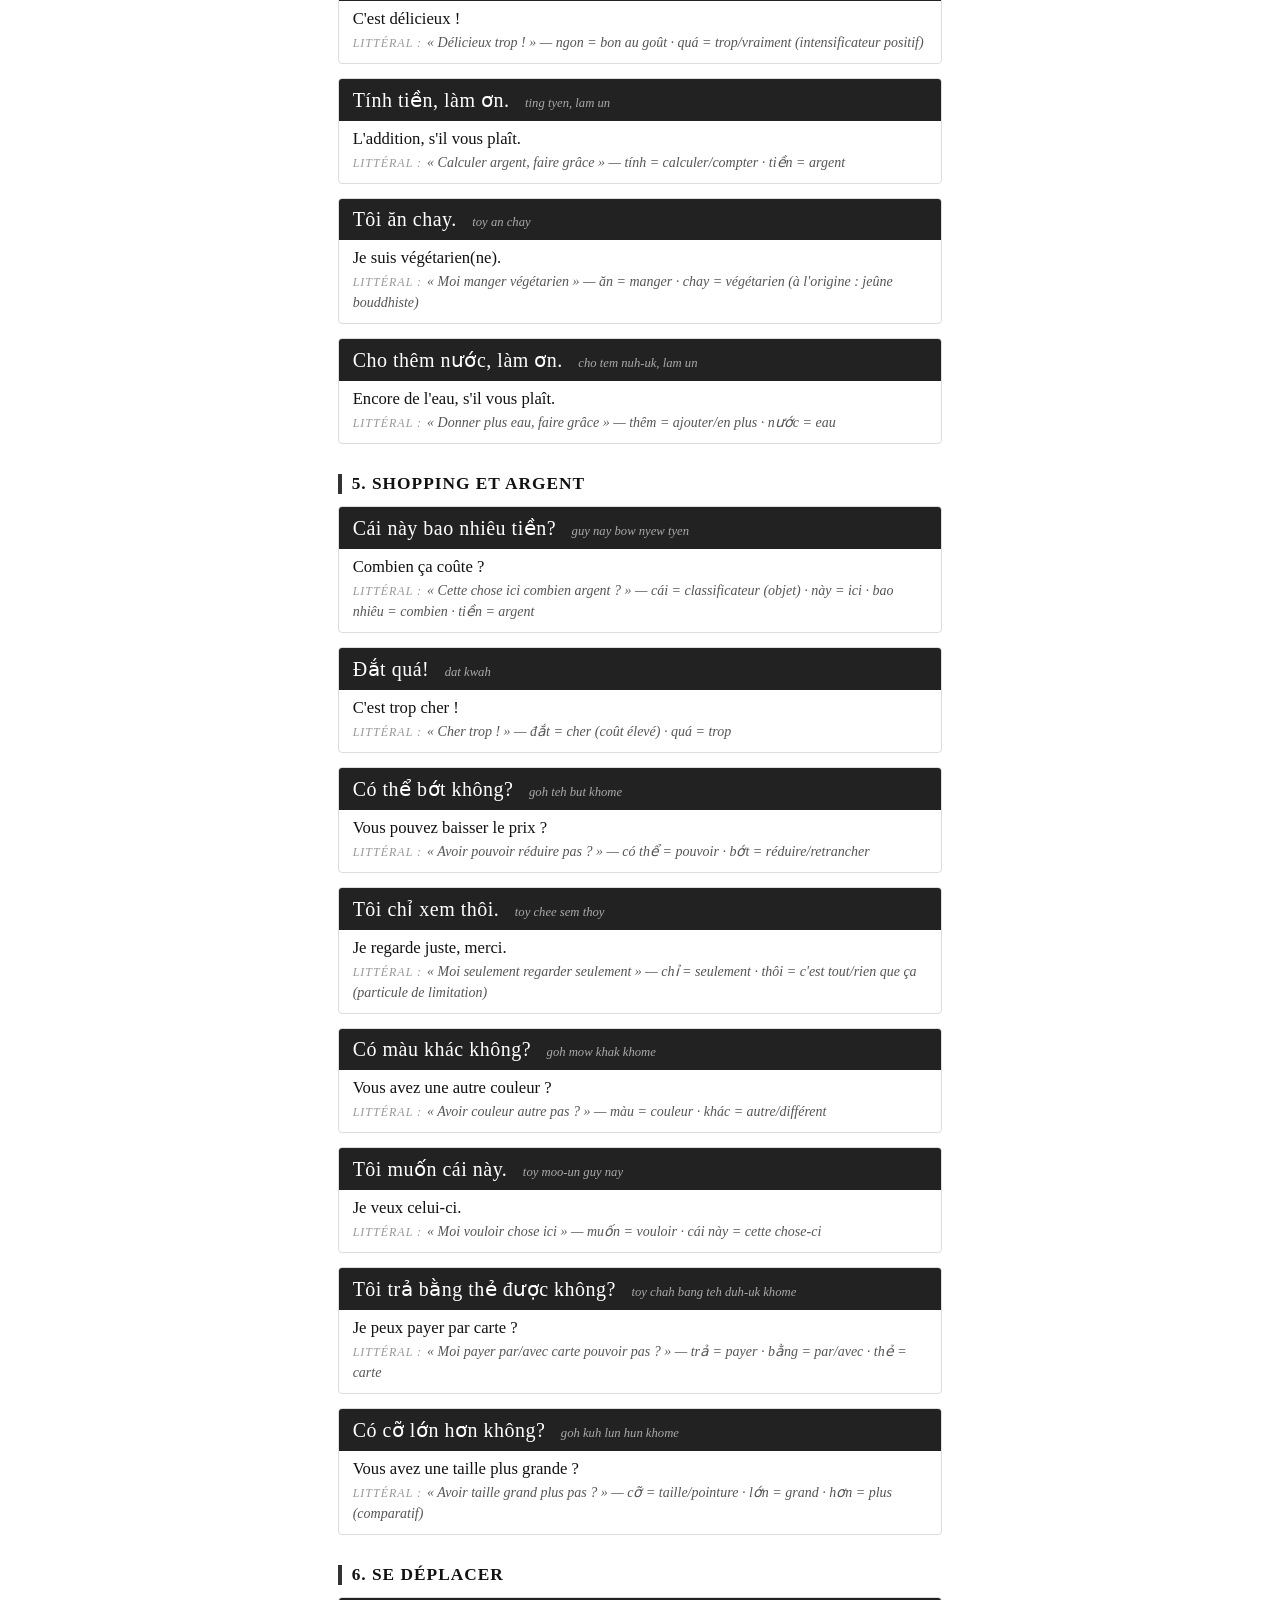
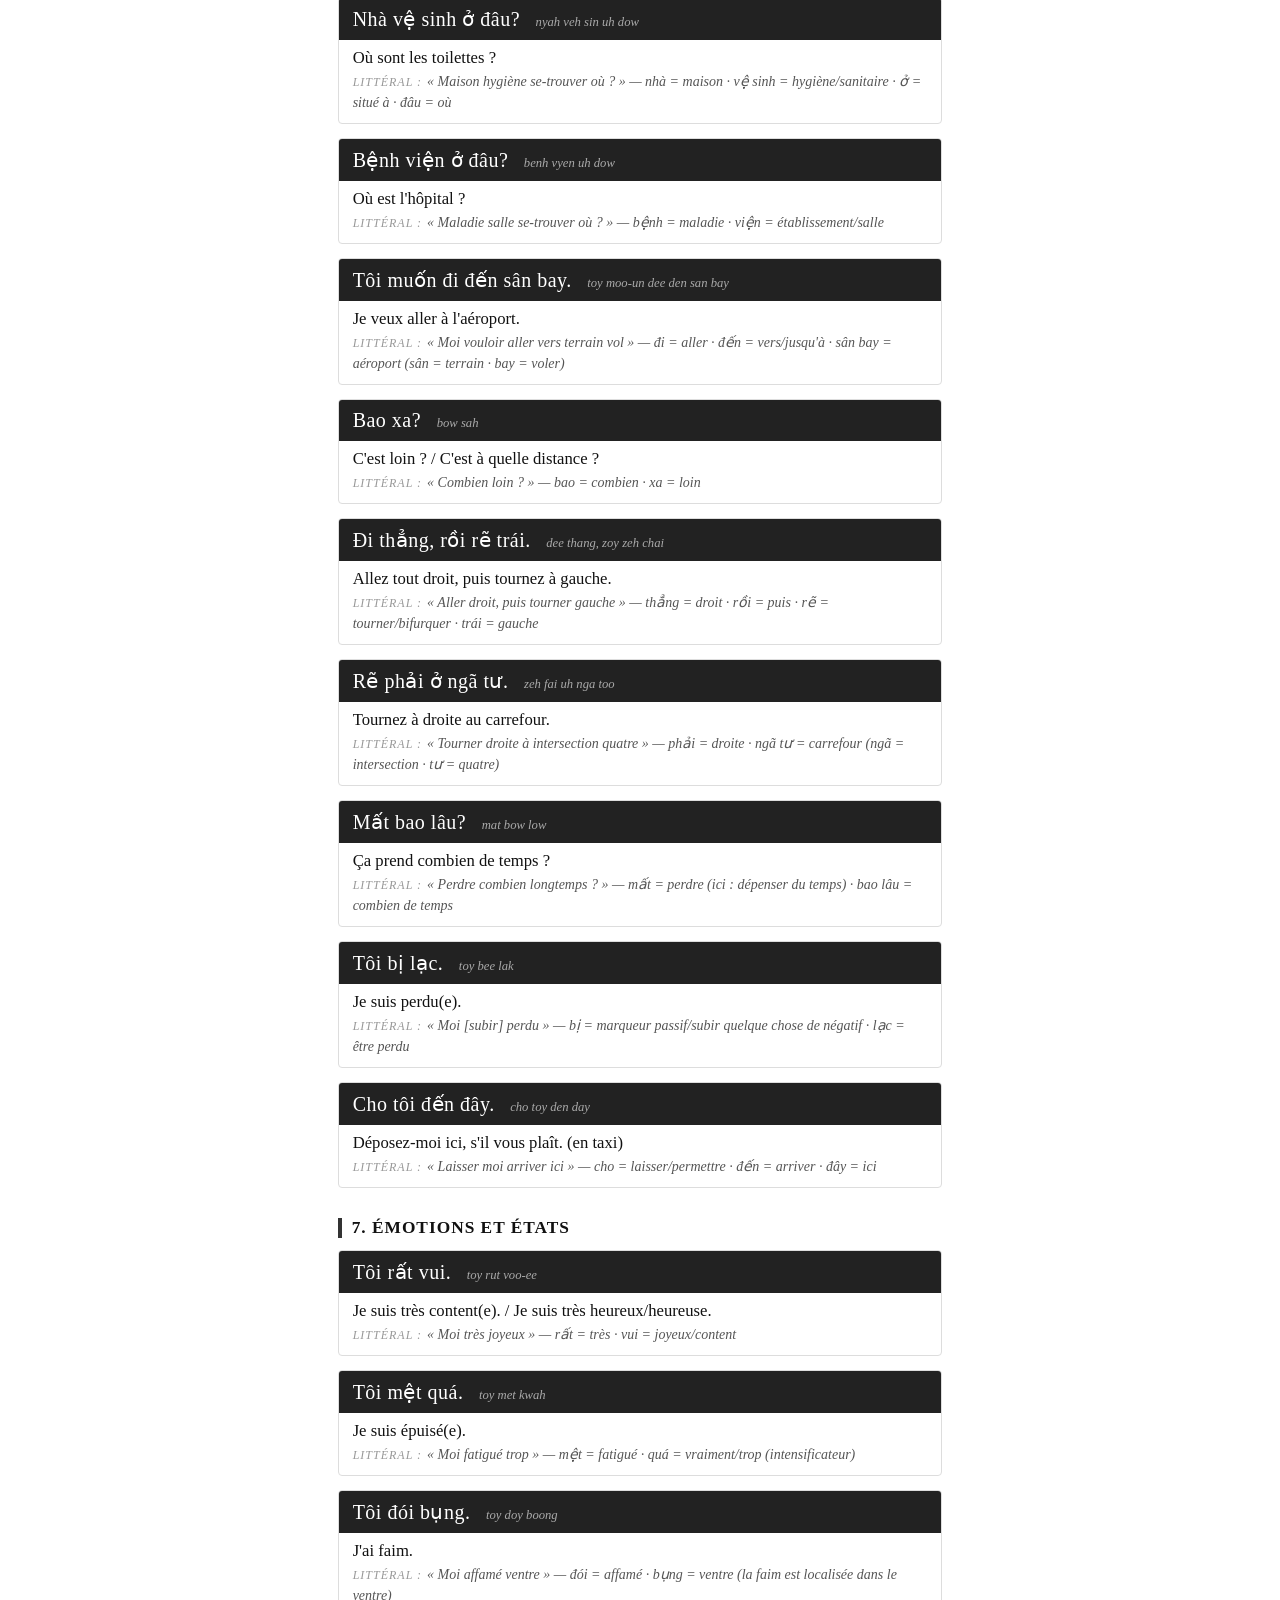
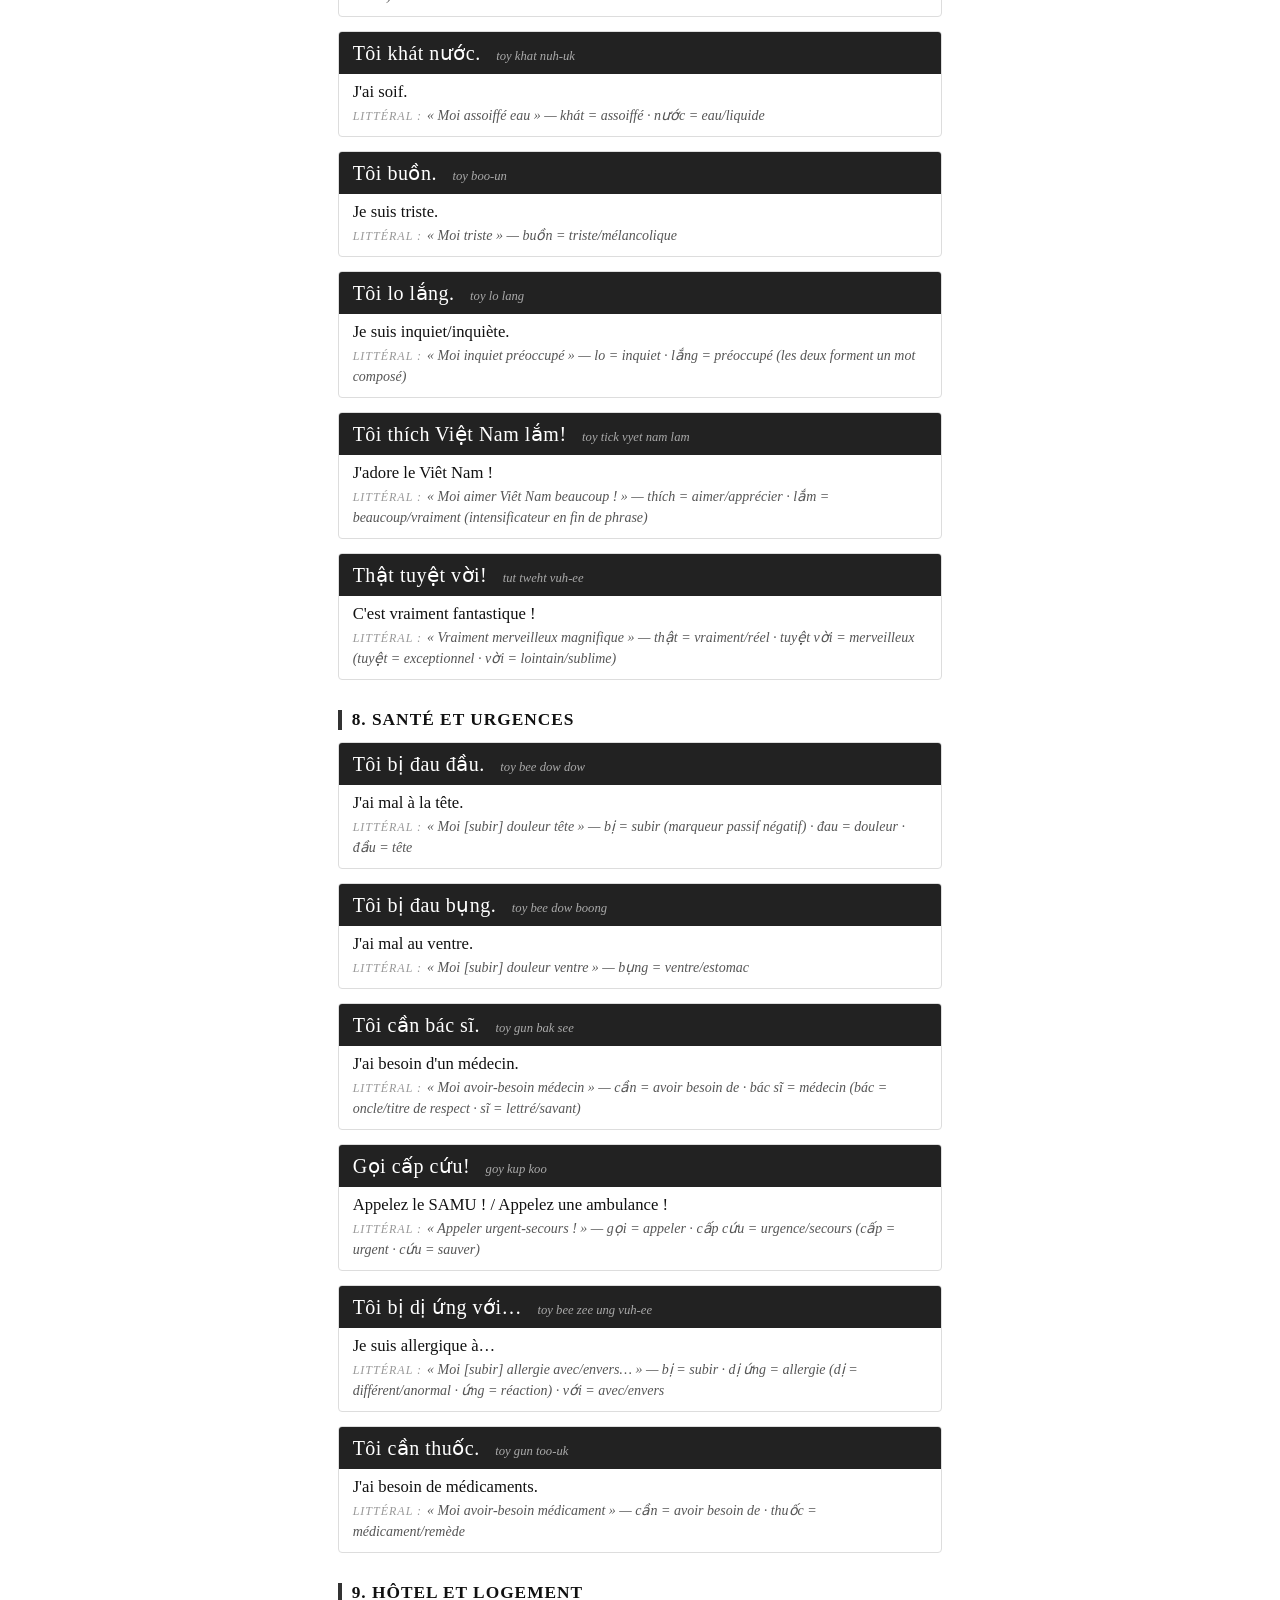
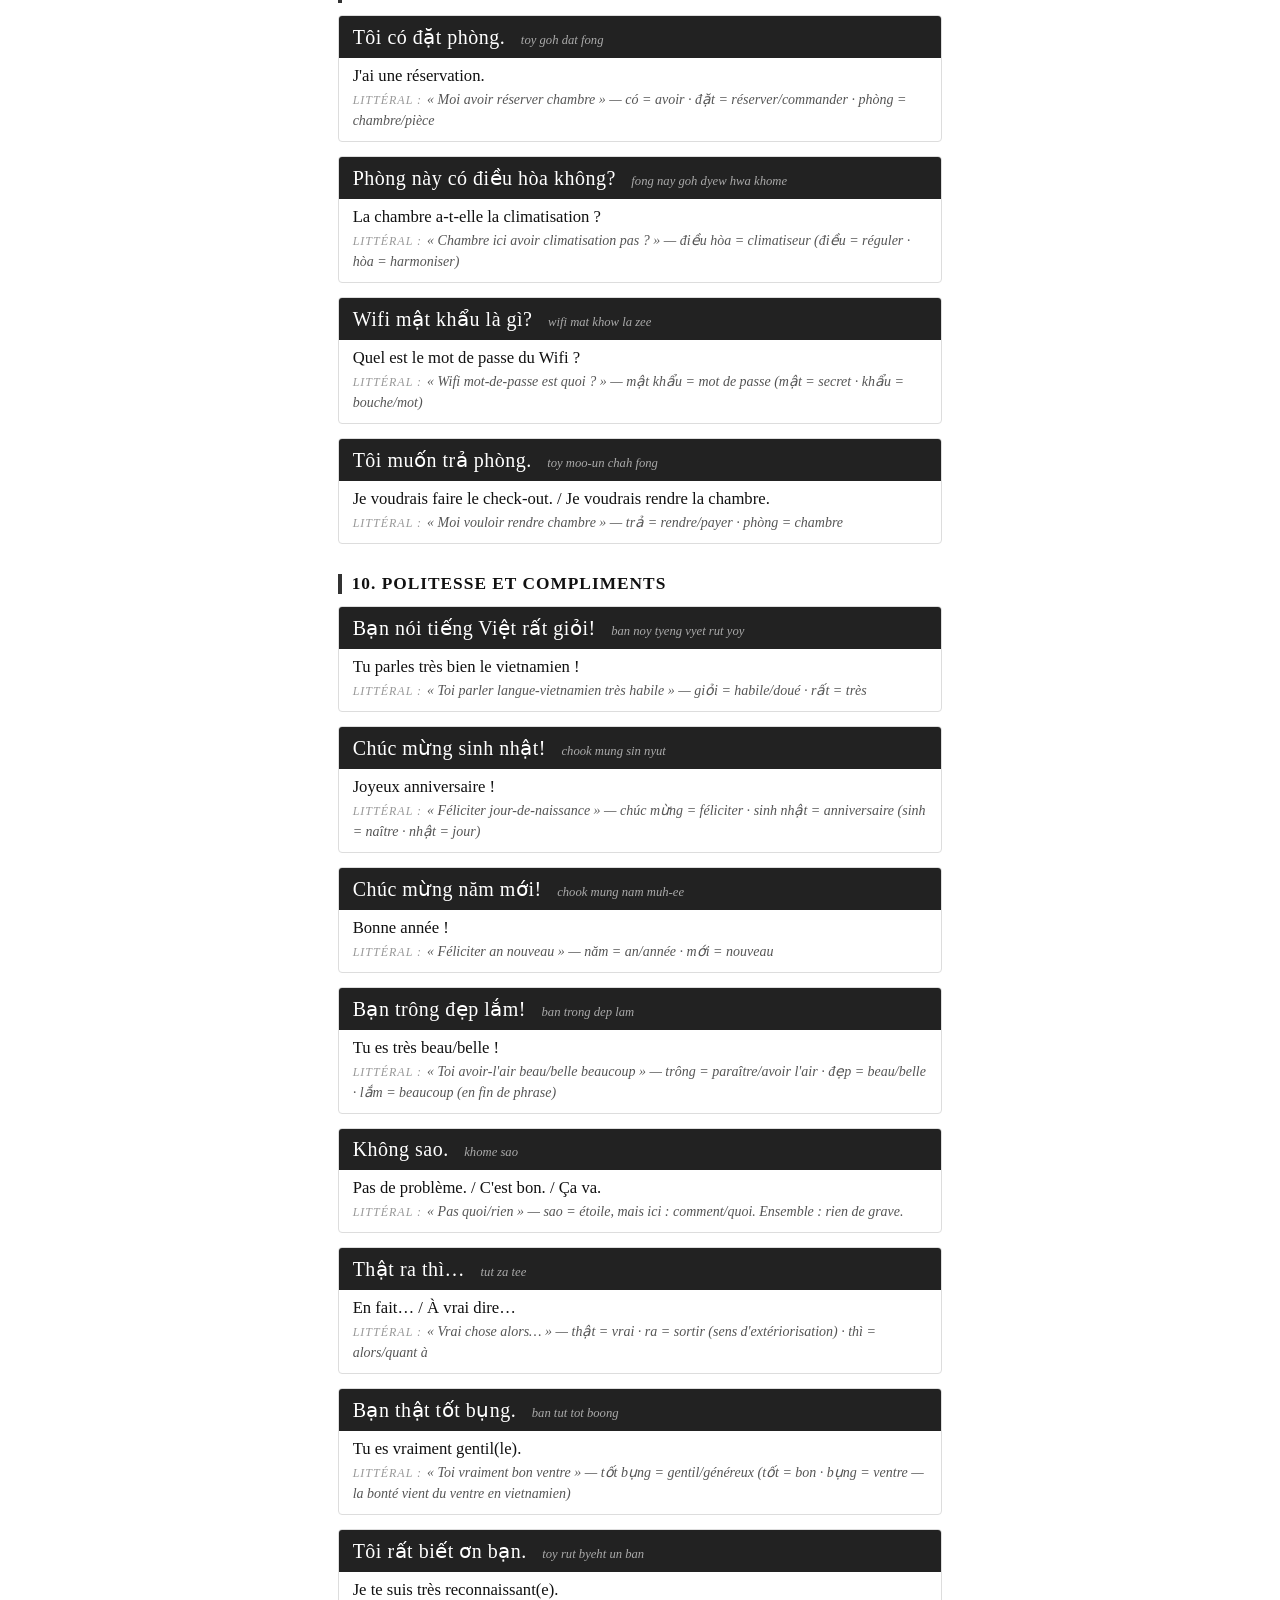
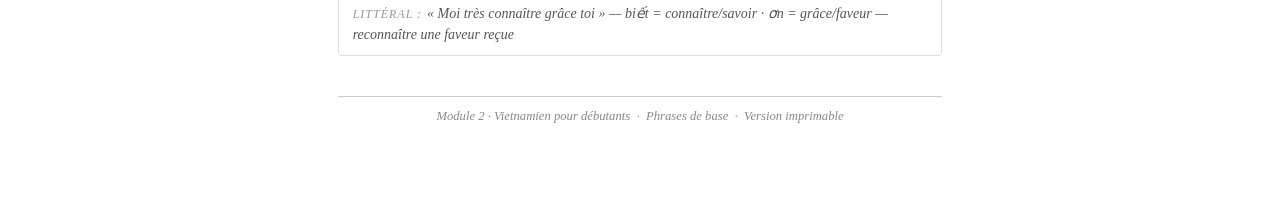
==== commit fecf05c3: "refactored module 2" ====
--- a/docs/module-02-phrases.html
+++ b/docs/module-02-phrases.html
@@ -3,7 +3,7 @@
 <head>
   <meta charset="UTF-8" />
   <meta name="viewport" content="width=device-width, initial-scale=1.0" />
-  <title>Module 2 — Phrases de base / Basic Phrases</title>
+  <title>Module 2 — Phrases de base</title>
   <style>
     * { box-sizing: border-box; margin: 0; padding: 0; }
 
@@ -30,30 +30,17 @@
       text-transform: uppercase;
       color: #666;
     }
-    .module-header h1 {
-      font-size: 24pt;
-      margin: 6px 0 4px;
-    }
-    .module-header p {
-      font-size: 11pt;
-      color: #444;
-      font-style: italic;
-    }
-
-    /* --- SECTIONS --- */
+    .module-header h1 { font-size: 24pt; margin: 6px 0 4px; }
+    .module-header p { font-size: 11pt; color: #444; font-style: italic; }
+
+    /* --- SECTION HEADINGS --- */
     h2 {
-      font-size: 14pt;
-      margin: 28px 0 10px;
+      font-size: 13pt;
+      margin: 30px 0 12px;
       border-left: 4px solid #333;
       padding-left: 10px;
       text-transform: uppercase;
       letter-spacing: 1px;
-    }
-    h3 {
-      font-size: 11.5pt;
-      margin: 20px 0 8px;
-      font-style: italic;
-      color: #333;
     }
     p { line-height: 1.7; margin-bottom: 10px; }
 
@@ -62,13 +49,15 @@
       border: 1px solid #bbb;
       background: #fafafa;
       padding: 12px 16px;
-      margin: 16px 0;
+      margin: 16px 0 24px;
       border-left: 4px solid #333;
+      font-size: 11.5pt;
+      line-height: 1.7;
     }
     .tip-box strong {
       display: block;
       margin-bottom: 4px;
-      font-size: 10pt;
+      font-size: 9.5pt;
       text-transform: uppercase;
       letter-spacing: 1px;
     }
@@ -77,153 +66,49 @@
     .phrase-card {
       border: 1px solid #ddd;
       border-radius: 4px;
-      margin-bottom: 18px;
+      margin-bottom: 14px;
       overflow: hidden;
     }
     .phrase-card .viet {
       background: #222;
       color: #fff;
-      padding: 10px 14px;
-      font-size: 16pt;
+      padding: 9px 14px;
+      font-size: 15pt;
       letter-spacing: 0.5px;
     }
-    .phrase-card .viet .romanisation {
-      font-size: 10pt;
+    .phrase-card .viet .pron {
+      font-size: 9.5pt;
       color: #aaa;
       font-style: italic;
       font-weight: normal;
       margin-left: 10px;
       letter-spacing: 0;
     }
-    .phrase-card .rows {
-      display: grid;
-      grid-template-columns: 90px 1fr;
-    }
-    .phrase-card .row {
-      display: contents;
-    }
-    .phrase-card .lang-tag {
-      background: #f0f0f0;
-      border-right: 1px solid #ddd;
-      border-bottom: 1px solid #eee;
-      padding: 7px 10px;
-      font-size: 9pt;
-      text-transform: uppercase;
-      letter-spacing: 1px;
-      color: #555;
-      font-weight: bold;
-      display: flex;
-      align-items: center;
-    }
-    .phrase-card .lang-tag:last-of-type { border-bottom: none; }
-    .phrase-card .content {
-      padding: 7px 14px;
-      border-bottom: 1px solid #eee;
-      line-height: 1.5;
-      font-size: 12pt;
-    }
-    .phrase-card .content:last-child { border-bottom: none; }
+    .phrase-card .fr-block {
+      padding: 8px 14px 10px;
+    }
+    .phrase-card .natural {
+      font-size: 12.5pt;
+      margin-bottom: 3px;
+    }
     .phrase-card .literal {
       font-size: 10.5pt;
       color: #555;
       font-style: italic;
-    }
-    .phrase-card .content .label-lit {
+      line-height: 1.5;
+    }
+    .phrase-card .lit-label {
       font-size: 9pt;
       text-transform: uppercase;
       letter-spacing: 1px;
       color: #999;
-      display: block;
-      margin-top: 3px;
-    }
-
-    /* --- EXERCISES --- */
-    .exercise { margin: 20px 0 28px; }
-    .exercise-title {
-      font-weight: bold;
-      font-size: 11pt;
-      margin-bottom: 10px;
-      text-decoration: underline;
-    }
-
-    .fill-list { list-style: none; padding: 0; }
-    .fill-list li { margin-bottom: 16px; line-height: 2; font-size: 12.5pt; }
-    .blank-long {
-      display: inline-block;
-      border-bottom: 1px solid #aaa;
-      min-width: 180px;
-      height: 20px;
-      vertical-align: bottom;
-    }
-
-    /* Reorder exercise */
-    .reorder-block {
-      margin-bottom: 20px;
-    }
-    .reorder-block .prompt {
-      font-size: 11pt;
-      margin-bottom: 6px;
-      color: #444;
-    }
-    .word-chips {
-      display: flex;
-      flex-wrap: wrap;
-      gap: 8px;
-      margin-bottom: 8px;
-    }
-    .chip {
-      border: 1px solid #aaa;
-      border-radius: 16px;
-      padding: 4px 14px;
-      font-size: 14pt;
-      background: #f9f9f9;
-    }
-    .answer-line {
-      border-bottom: 1px solid #aaa;
-      min-height: 28px;
-      margin-top: 6px;
-      width: 100%;
-    }
-
-    /* Translation direction exercise */
-    .translate-list { list-style: none; padding: 0; }
-    .translate-list li {
-      margin-bottom: 20px;
-      padding-bottom: 16px;
-      border-bottom: 1px dashed #ccc;
-    }
-    .translate-list li:last-child { border-bottom: none; }
-    .translate-list .source {
-      font-size: 14pt;
-      margin-bottom: 6px;
-    }
-    .translate-list .write-here {
-      border-bottom: 1px solid #aaa;
-      min-height: 28px;
-      width: 100%;
-      display: block;
-    }
-    .translate-list .hint {
-      font-size: 9.5pt;
-      color: #888;
-      font-style: italic;
-      margin-top: 4px;
-    }
-
-    /* --- ANSWER KEY --- */
-    .answer-key {
-      border-top: 2px dashed #bbb;
-      margin-top: 40px;
-      padding-top: 16px;
-    }
-    .answer-key h2 { margin-top: 0; }
-    .answer-key p, .answer-key li { font-size: 11pt; color: #333; line-height: 1.8; }
-    .answer-key ul { padding-left: 18px; }
+      margin-right: 5px;
+    }
 
     /* --- FOOTER --- */
     .footer {
       text-align: center;
-      margin-top: 36px;
+      margin-top: 40px;
       padding-top: 12px;
       border-top: 1px solid #ccc;
       font-size: 9.5pt;
@@ -231,23 +116,12 @@
       font-style: italic;
     }
 
-    /* --- SECTION DIVIDER --- */
-    .section-label {
-      font-size: 10pt;
-      text-transform: uppercase;
-      letter-spacing: 2px;
-      color: #888;
-      margin: 24px 0 10px;
-      border-bottom: 1px solid #eee;
-      padding-bottom: 4px;
-    }
-
     /* PRINT */
     @media print {
       body { padding: 1.2cm 1.8cm; }
       .page-break { page-break-before: always; }
-      .answer-key { page-break-before: always; }
       .phrase-card { break-inside: avoid; }
+      h2 { break-after: avoid; }
     }
   </style>
 </head>
@@ -255,560 +129,699 @@
 
 <!-- ===== HEADER ===== -->
 <div class="module-header">
-  <p class="label">Vietnamese for Beginners · Tiếng Việt cho người mới học</p>
+  <p class="label">Vietnamien pour débutants · Tiếng Việt cho người mới học</p>
   <h1>Module 2 : Phrases de base</h1>
-  <p>Basic Phrases &nbsp;·&nbsp; Traductions littérales en français et en anglais</p>
-</div>
-
-<!-- ===== INTRO ===== -->
-<h2>Introduction</h2>
-<p>
-  Chaque fiche présente une phrase vietnamienne avec sa <strong>traduction naturelle</strong>
-  (ce qu'on dirait en français et en anglais) et sa <strong>traduction littérale</strong>
-  (mot à mot), qui révèle la logique de la langue.
-</p>
-<p>
-  Each card shows a Vietnamese phrase with its <strong>natural translation</strong> and
-  its <strong>literal translation</strong> (word for word), which reveals how Vietnamese
-  structures its sentences differently from European languages.
-</p>
-
+  <p>Traductions naturelles et littérales en français</p>
+</div>
+
+<!-- ===== INTRO NOTE ===== -->
 <div class="tip-box">
-  <strong>Note sur les pronoms / A note on pronouns</strong>
-  Vietnamese does not have neutral pronouns like "I" or "you." Instead, speakers use
-  kinship terms based on their age relative to the other person.
-  <strong>Tôi</strong> (I, formal/neutral) · <strong>bạn</strong> (you, friend/peer) ·
-  <strong>anh</strong> (you/he, older male) · <strong>chị</strong> (you/she, older female) ·
-  <strong>em</strong> (I/you, younger person). In the phrases below, <em>tôi / bạn</em>
-  are used for simplicity.
-</div>
-
-<!-- ===== PART 1: GREETINGS ===== -->
-<h2>Partie 1 — Salutations / Greetings</h2>
-
-<div class="phrase-card">
-  <div class="viet">Xin chào! <span class="romanisation">sin chow</span></div>
-  <div class="rows">
-    <div class="row">
-      <div class="lang-tag">FR</div>
-      <div class="content">
-        Bonjour ! / Salut !
-        <span class="label-lit">Littéral : « S'il vous plaît, salutation »</span>
-        <span class="literal">Xin = s'il vous plaît (formule de politesse) · chào = salutation</span>
-      </div>
-    </div>
-    <div class="row">
-      <div class="lang-tag">EN</div>
-      <div class="content">
-        Hello! / Hi!
-        <span class="label-lit">Literal: "Please, greeting"</span>
-        <span class="literal">Xin = please (polite marker) · chào = greeting/salutation</span>
-      </div>
-    </div>
-  </div>
-</div>
-
-<div class="phrase-card">
-  <div class="viet">Bạn khỏe không? <span class="romanisation">ban khweh khome</span></div>
-  <div class="rows">
-    <div class="row">
-      <div class="lang-tag">FR</div>
-      <div class="content">
-        Comment vas-tu ? / Tu vas bien ?
-        <span class="label-lit">Littéral : « Toi en bonne santé pas ? »</span>
-        <span class="literal">Bạn = toi · khỏe = en bonne santé · không = non / pas (marque de question)</span>
-      </div>
-    </div>
-    <div class="row">
-      <div class="lang-tag">EN</div>
-      <div class="content">
-        How are you?
-        <span class="label-lit">Literal: "You healthy not?"</span>
-        <span class="literal">Bạn = you · khỏe = healthy · không = not / no (question marker)</span>
-      </div>
-    </div>
-  </div>
-</div>
-
-<div class="phrase-card">
-  <div class="viet">Tôi khỏe, cảm ơn. <span class="romanisation">toy khweh, gam un</span></div>
-  <div class="rows">
-    <div class="row">
-      <div class="lang-tag">FR</div>
-      <div class="content">
-        Je vais bien, merci.
-        <span class="label-lit">Littéral : « Moi en bonne santé, sentiment grâce »</span>
-        <span class="literal">Tôi = moi/je · khỏe = en bonne santé · cảm ơn = remercier (cảm = sentiment, ơn = grâce/faveur)</span>
-      </div>
-    </div>
-    <div class="row">
-      <div class="lang-tag">EN</div>
-      <div class="content">
-        I am well, thank you.
-        <span class="label-lit">Literal: "I healthy, feeling grace"</span>
-        <span class="literal">Tôi = I · khỏe = healthy · cảm ơn = thank you (cảm = feeling, ơn = grace/favour)</span>
-      </div>
-    </div>
-  </div>
-</div>
-
-<div class="phrase-card">
-  <div class="viet">Tạm biệt! <span class="romanisation">tam byeht</span></div>
-  <div class="rows">
-    <div class="row">
-      <div class="lang-tag">FR</div>
-      <div class="content">
-        Au revoir !
-        <span class="label-lit">Littéral : « Provisoirement séparé »</span>
-        <span class="literal">Tạm = provisoirement / pour le moment · biệt = séparé / séparation</span>
-      </div>
-    </div>
-    <div class="row">
-      <div class="lang-tag">EN</div>
-      <div class="content">
-        Goodbye!
-        <span class="label-lit">Literal: "Temporarily parted"</span>
-        <span class="literal">Tạm = temporarily / for now · biệt = parted / separated</span>
-      </div>
-    </div>
-  </div>
-</div>
-
-<!-- ===== PART 2: INTRODUCTIONS ===== -->
+  <strong>Note sur les pronoms</strong>
+  Le vietnamien n'a pas de pronoms neutres comme « je » ou « tu ». On utilise des termes de parenté
+  selon l'âge relatif des interlocuteurs. Dans ce module, on utilise :
+  <strong>tôi</strong> (je, neutre/formel) · <strong>bạn</strong> (tu, entre pairs) ·
+  <strong>anh</strong> (tu/il, homme plus âgé) · <strong>chị</strong> (tu/elle, femme plus âgée) ·
+  <strong>em</strong> (je/tu, personne plus jeune).
+  La négation <strong>không</strong> placée à la fin d'une phrase la transforme aussi en question oui/non.
+</div>
+
+<!-- ============================= -->
+<!--  SECTION 1 : SALUTATIONS     -->
+<!-- ============================= -->
+<h2>1. Salutations</h2>
+
+<div class="phrase-card">
+  <div class="viet">Xin chào! <span class="pron">sin chow</span></div>
+  <div class="fr-block">
+    <div class="natural">Bonjour ! / Salut !</div>
+    <div class="literal"><span class="lit-label">Littéral :</span>« S'il vous plaît, salutation » — <em>xin</em> = formule de politesse · <em>chào</em> = saluer</div>
+  </div>
+</div>
+
+<div class="phrase-card">
+  <div class="viet">Bạn khỏe không? <span class="pron">ban khweh khome</span></div>
+  <div class="fr-block">
+    <div class="natural">Comment vas-tu ? Tu vas bien ?</div>
+    <div class="literal"><span class="lit-label">Littéral :</span>« Toi en bonne santé pas ? » — <em>bạn</em> = toi · <em>khỏe</em> = en bonne santé · <em>không</em> = marque de question</div>
+  </div>
+</div>
+
+<div class="phrase-card">
+  <div class="viet">Tôi khỏe, cảm ơn. <span class="pron">toy khweh, gam un</span></div>
+  <div class="fr-block">
+    <div class="natural">Je vais bien, merci.</div>
+    <div class="literal"><span class="lit-label">Littéral :</span>« Moi en bonne santé, sentiment grâce » — <em>cảm</em> = sentiment · <em>ơn</em> = grâce/faveur</div>
+  </div>
+</div>
+
+<div class="phrase-card">
+  <div class="viet">Không có gì. <span class="pron">khome goh zee</span></div>
+  <div class="fr-block">
+    <div class="natural">De rien. / Il n'y a pas de quoi.</div>
+    <div class="literal"><span class="lit-label">Littéral :</span>« Pas avoir quoi » — <em>không</em> = pas · <em>có</em> = avoir · <em>gì</em> = quoi/rien</div>
+  </div>
+</div>
+
+<div class="phrase-card">
+  <div class="viet">Xin lỗi. <span class="pron">sin loy</span></div>
+  <div class="fr-block">
+    <div class="natural">Excusez-moi. / Pardon. / Désolé(e).</div>
+    <div class="literal"><span class="lit-label">Littéral :</span>« S'il vous plaît, faute » — <em>xin</em> = formule de politesse · <em>lỗi</em> = faute/erreur</div>
+  </div>
+</div>
+
+<div class="phrase-card">
+  <div class="viet">Tạm biệt! <span class="pron">tam byeht</span></div>
+  <div class="fr-block">
+    <div class="natural">Au revoir !</div>
+    <div class="literal"><span class="lit-label">Littéral :</span>« Provisoirement séparé » — <em>tạm</em> = pour le moment · <em>biệt</em> = séparé</div>
+  </div>
+</div>
+
+<div class="phrase-card">
+  <div class="viet">Chúc ngủ ngon! <span class="pron">chook ngoo ngon</span></div>
+  <div class="fr-block">
+    <div class="natural">Bonne nuit !</div>
+    <div class="literal"><span class="lit-label">Littéral :</span>« Souhaiter dormir délicieux » — <em>chúc</em> = souhaiter · <em>ngủ</em> = dormir · <em>ngon</em> = délicieux/bon</div>
+  </div>
+</div>
+
+<div class="phrase-card">
+  <div class="viet">Hẹn gặp lại! <span class="pron">hen gap lie</span></div>
+  <div class="fr-block">
+    <div class="natural">À bientôt ! / On se revoit !</div>
+    <div class="literal"><span class="lit-label">Littéral :</span>« Rendez-vous rencontrer à nouveau » — <em>hẹn</em> = rendez-vous · <em>gặp</em> = rencontrer · <em>lại</em> = à nouveau</div>
+  </div>
+</div>
+
+<!-- ============================= -->
+<!--  SECTION 2 : PRÉSENTATIONS   -->
+<!-- ============================= -->
 <div class="page-break"></div>
-<h2>Partie 2 — Se présenter / Introducing Yourself</h2>
-
-<div class="phrase-card">
-  <div class="viet">Tên tôi là Louis. <span class="romanisation">ten toy la Louis</span></div>
-  <div class="rows">
-    <div class="row">
-      <div class="lang-tag">FR</div>
-      <div class="content">
-        Je m'appelle Louis.
-        <span class="label-lit">Littéral : « Nom moi est Louis »</span>
-        <span class="literal">Tên = nom · tôi = moi · là = est (verbe être, invariable) · Louis = Louis</span>
-      </div>
-    </div>
-    <div class="row">
-      <div class="lang-tag">EN</div>
-      <div class="content">
-        My name is Louis.
-        <span class="label-lit">Literal: "Name I is Louis"</span>
-        <span class="literal">Tên = name · tôi = I/my · là = is (the verb "to be", never conjugated) · Louis = Louis</span>
-      </div>
-    </div>
-  </div>
-</div>
-
-<div class="phrase-card">
-  <div class="viet">Bạn tên là gì? <span class="romanisation">ban ten la zee</span></div>
-  <div class="rows">
-    <div class="row">
-      <div class="lang-tag">FR</div>
-      <div class="content">
-        Comment tu t'appelles ?
-        <span class="label-lit">Littéral : « Toi nom est quoi ? »</span>
-        <span class="literal">Bạn = toi · tên = nom · là = est · gì = quoi (marque la question)</span>
-      </div>
-    </div>
-    <div class="row">
-      <div class="lang-tag">EN</div>
-      <div class="content">
-        What is your name?
-        <span class="label-lit">Literal: "You name is what?"</span>
-        <span class="literal">Bạn = you · tên = name · là = is · gì = what (question word, always at the end)</span>
-      </div>
-    </div>
-  </div>
-</div>
-
-<div class="phrase-card">
-  <div class="viet">Tôi đến từ Canada. <span class="romanisation">toy den too Canada</span></div>
-  <div class="rows">
-    <div class="row">
-      <div class="lang-tag">FR</div>
-      <div class="content">
-        Je viens du Canada.
-        <span class="label-lit">Littéral : « Moi arrive depuis Canada »</span>
-        <span class="literal">Tôi = moi · đến = arriver / venir · từ = depuis / de · Canada = Canada</span>
-      </div>
-    </div>
-    <div class="row">
-      <div class="lang-tag">EN</div>
-      <div class="content">
-        I come from Canada.
-        <span class="label-lit">Literal: "I arrive from Canada"</span>
-        <span class="literal">Tôi = I · đến = to arrive / come · từ = from · Canada = Canada</span>
-      </div>
-    </div>
-  </div>
-</div>
-
-<div class="phrase-card">
-  <div class="viet">Tôi không nói được tiếng Việt nhiều. <span class="romanisation">toy khome noy duh-uk tyeng vyet nyew</span></div>
-  <div class="rows">
-    <div class="row">
-      <div class="lang-tag">FR</div>
-      <div class="content">
-        Je ne parle pas beaucoup vietnamien.
-        <span class="label-lit">Littéral : « Moi pas parler pouvoir langue Việt beaucoup »</span>
-        <span class="literal">Tôi = moi · không = pas · nói = parler · được = pouvoir (capacité) · tiếng Việt = langue vietnamienne · nhiều = beaucoup</span>
-      </div>
-    </div>
-    <div class="row">
-      <div class="lang-tag">EN</div>
-      <div class="content">
-        I don't speak much Vietnamese.
-        <span class="label-lit">Literal: "I not speak can Vietnamese-language much"</span>
-        <span class="literal">Tôi = I · không = not · nói = speak · được = can/able to · tiếng Việt = Vietnamese language · nhiều = much/many</span>
-      </div>
-    </div>
-  </div>
-</div>
-
-<!-- ===== PART 3: DAILY LIFE ===== -->
+<h2>2. Se présenter</h2>
+
+<div class="phrase-card">
+  <div class="viet">Tên tôi là Louis. <span class="pron">ten toy la Louis</span></div>
+  <div class="fr-block">
+    <div class="natural">Je m'appelle Louis.</div>
+    <div class="literal"><span class="lit-label">Littéral :</span>« Nom moi est Louis » — <em>tên</em> = nom · <em>là</em> = est (verbe être, invariable)</div>
+  </div>
+</div>
+
+<div class="phrase-card">
+  <div class="viet">Bạn tên là gì? <span class="pron">ban ten la zee</span></div>
+  <div class="fr-block">
+    <div class="natural">Comment tu t'appelles ?</div>
+    <div class="literal"><span class="lit-label">Littéral :</span>« Toi nom est quoi ? » — <em>gì</em> = quoi (toujours en fin de question)</div>
+  </div>
+</div>
+
+<div class="phrase-card">
+  <div class="viet">Tôi đến từ Canada. <span class="pron">toy den too Canada</span></div>
+  <div class="fr-block">
+    <div class="natural">Je viens du Canada.</div>
+    <div class="literal"><span class="lit-label">Littéral :</span>« Moi arriver depuis Canada » — <em>đến</em> = arriver · <em>từ</em> = depuis/de</div>
+  </div>
+</div>
+
+<div class="phrase-card">
+  <div class="viet">Tôi bao nhiêu tuổi? <span class="pron">toy bow nyew too-ee</span></div>
+  <div class="fr-block">
+    <div class="natural">Quel âge as-tu ? (litt. : quel âge ai-je ?)</div>
+    <div class="literal"><span class="lit-label">Littéral :</span>« Moi combien âge/année ? » — <em>bao nhiêu</em> = combien · <em>tuổi</em> = âge/année de vie</div>
+  </div>
+</div>
+
+<div class="phrase-card">
+  <div class="viet">Tôi ba mươi tuổi. <span class="pron">toy ba muh-uh-ee too-ee</span></div>
+  <div class="fr-block">
+    <div class="natural">J'ai trente ans.</div>
+    <div class="literal"><span class="lit-label">Littéral :</span>« Moi trente âge » — <em>ba mươi</em> = trente (trois dizaines) · <em>tuổi</em> = âge</div>
+  </div>
+</div>
+
+<div class="phrase-card">
+  <div class="viet">Tôi là giáo viên. <span class="pron">toy la yaow vyen</span></div>
+  <div class="fr-block">
+    <div class="natural">Je suis enseignant(e).</div>
+    <div class="literal"><span class="lit-label">Littéral :</span>« Moi est professeur » — <em>giáo</em> = éducation · <em>viên</em> = agent/membre (suffixe de métier)</div>
+  </div>
+</div>
+
+<div class="phrase-card">
+  <div class="viet">Tôi không nói được tiếng Việt nhiều. <span class="pron">toy khome noy duh-uk tyeng vyet nyew</span></div>
+  <div class="fr-block">
+    <div class="natural">Je ne parle pas beaucoup le vietnamien.</div>
+    <div class="literal"><span class="lit-label">Littéral :</span>« Moi pas parler pouvoir langue-vietnamien beaucoup » — <em>được</em> = pouvoir (capacité) · <em>tiếng Việt</em> = langue vietnamienne</div>
+  </div>
+</div>
+
+<div class="phrase-card">
+  <div class="viet">Tôi đang học tiếng Việt. <span class="pron">toy dang hok tyeng vyet</span></div>
+  <div class="fr-block">
+    <div class="natural">J'apprends le vietnamien (en ce moment).</div>
+    <div class="literal"><span class="lit-label">Littéral :</span>« Moi [en train de] apprendre langue vietnamien » — <em>đang</em> = marqueur d'aspect progressif (en train de)</div>
+  </div>
+</div>
+
+<div class="phrase-card">
+  <div class="viet">Rất vui được gặp bạn. <span class="pron">rut voo-ee duh-uk gap ban</span></div>
+  <div class="fr-block">
+    <div class="natural">Enchanté(e). / Ravi(e) de te rencontrer.</div>
+    <div class="literal"><span class="lit-label">Littéral :</span>« Très joyeux pouvoir rencontrer toi » — <em>rất</em> = très · <em>vui</em> = joyeux · <em>được</em> = pouvoir/avoir la chance de</div>
+  </div>
+</div>
+
+<!-- ============================= -->
+<!--  SECTION 3 : COMMUNICATION   -->
+<!-- ============================= -->
 <div class="page-break"></div>
-<h2>Partie 3 — Vie quotidienne / Daily Life</h2>
-
-<div class="phrase-card">
-  <div class="viet">Tôi muốn uống cà phê. <span class="romanisation">toy moo-un oo-ong ga feh</span></div>
-  <div class="rows">
-    <div class="row">
-      <div class="lang-tag">FR</div>
-      <div class="content">
-        Je veux boire un café.
-        <span class="label-lit">Littéral : « Moi vouloir boire café »</span>
-        <span class="literal">Tôi = moi · muốn = vouloir · uống = boire · cà phê = café (emprunt au français)</span>
-      </div>
-    </div>
-    <div class="row">
-      <div class="lang-tag">EN</div>
-      <div class="content">
-        I want to drink coffee.
-        <span class="label-lit">Literal: "I want drink coffee"</span>
-        <span class="literal">Tôi = I · muốn = want · uống = drink · cà phê = coffee (borrowed from French "café")</span>
-      </div>
-    </div>
-  </div>
-</div>
-
-<div class="phrase-card">
-  <div class="viet">Cái này bao nhiêu tiền? <span class="romanisation">guy nay bow nyew tyen</span></div>
-  <div class="rows">
-    <div class="row">
-      <div class="lang-tag">FR</div>
-      <div class="content">
-        Combien coûte ceci ?
-        <span class="label-lit">Littéral : « Cette chose là combien argent ? »</span>
-        <span class="literal">Cái = classificateur (chose) · này = ici/ceci · bao nhiêu = combien · tiền = argent/monnaie</span>
-      </div>
-    </div>
-    <div class="row">
-      <div class="lang-tag">EN</div>
-      <div class="content">
-        How much does this cost?
-        <span class="label-lit">Literal: "This thing here how-much money?"</span>
-        <span class="literal">Cái = classifier (for objects) · này = this/here · bao nhiêu = how much · tiền = money</span>
-      </div>
-    </div>
-  </div>
-</div>
-
-<div class="phrase-card">
-  <div class="viet">Nhà vệ sinh ở đâu? <span class="romanisation">nyah veh sin uh dow</span></div>
-  <div class="rows">
-    <div class="row">
-      <div class="lang-tag">FR</div>
-      <div class="content">
-        Où sont les toilettes ?
-        <span class="label-lit">Littéral : « Maison hygiène se trouver où ? »</span>
-        <span class="literal">Nhà = maison · vệ sinh = hygiène · ở = se trouver / être situé · đâu = où</span>
-      </div>
-    </div>
-    <div class="row">
-      <div class="lang-tag">EN</div>
-      <div class="content">
-        Where is the bathroom?
-        <span class="label-lit">Literal: "House hygiene located where?"</span>
-        <span class="literal">Nhà = house · vệ sinh = hygiene/sanitation · ở = located at · đâu = where</span>
-      </div>
-    </div>
-  </div>
-</div>
-
-<div class="phrase-card">
-  <div class="viet">Tôi không hiểu. <span class="romanisation">toy khome hyew</span></div>
-  <div class="rows">
-    <div class="row">
-      <div class="lang-tag">FR</div>
-      <div class="content">
-        Je ne comprends pas.
-        <span class="label-lit">Littéral : « Moi pas comprendre »</span>
-        <span class="literal">Tôi = moi · không = pas / ne…pas · hiểu = comprendre</span>
-      </div>
-    </div>
-    <div class="row">
-      <div class="lang-tag">EN</div>
-      <div class="content">
-        I don't understand.
-        <span class="label-lit">Literal: "I not understand"</span>
-        <span class="literal">Tôi = I · không = not / don't · hiểu = understand</span>
-      </div>
-    </div>
-  </div>
-</div>
-
-<div class="phrase-card">
-  <div class="viet">Bạn có thể nói chậm hơn không? <span class="romanisation">ban goh teh noy chum hun khome</span></div>
-  <div class="rows">
-    <div class="row">
-      <div class="lang-tag">FR</div>
-      <div class="content">
-        Tu peux parler plus lentement ?
-        <span class="label-lit">Littéral : « Toi avoir pouvoir parler lent plus pas ? »</span>
-        <span class="literal">Bạn = toi · có thể = avoir la capacité de / pouvoir · nói = parler · chậm = lent · hơn = comparatif (plus) · không = marque de question</span>
-      </div>
-    </div>
-    <div class="row">
-      <div class="lang-tag">EN</div>
-      <div class="content">
-        Can you speak more slowly?
-        <span class="label-lit">Literal: "You have ability speak slow more not?"</span>
-        <span class="literal">Bạn = you · có thể = have the ability to / can · nói = speak · chậm = slow · hơn = comparative (more) · không = question marker</span>
-      </div>
-    </div>
-  </div>
-</div>
-
-<!-- ===== PART 4: FOOD ===== -->
+<h2>3. Communiquer</h2>
+
+<div class="phrase-card">
+  <div class="viet">Tôi không hiểu. <span class="pron">toy khome hyew</span></div>
+  <div class="fr-block">
+    <div class="natural">Je ne comprends pas.</div>
+    <div class="literal"><span class="lit-label">Littéral :</span>« Moi pas comprendre » — <em>không</em> = ne…pas · <em>hiểu</em> = comprendre</div>
+  </div>
+</div>
+
+<div class="phrase-card">
+  <div class="viet">Bạn có thể nói chậm hơn không? <span class="pron">ban goh teh noy chum hun khome</span></div>
+  <div class="fr-block">
+    <div class="natural">Tu peux parler plus lentement ?</div>
+    <div class="literal"><span class="lit-label">Littéral :</span>« Toi avoir pouvoir parler lent plus pas ? » — <em>có thể</em> = pouvoir · <em>chậm</em> = lent · <em>hơn</em> = comparatif (plus)</div>
+  </div>
+</div>
+
+<div class="phrase-card">
+  <div class="viet">Cái đó tiếng Việt là gì? <span class="pron">guy doh tyeng vyet la zee</span></div>
+  <div class="fr-block">
+    <div class="natural">Comment dit-on ça en vietnamien ?</div>
+    <div class="literal"><span class="lit-label">Littéral :</span>« Cette chose-là en langue vietnamien est quoi ? » — <em>cái đó</em> = cette chose-là · <em>là</em> = est · <em>gì</em> = quoi</div>
+  </div>
+</div>
+
+<div class="phrase-card">
+  <div class="viet">Bạn có nói tiếng Pháp không? <span class="pron">ban goh noy tyeng fap khome</span></div>
+  <div class="fr-block">
+    <div class="natural">Tu parles français ?</div>
+    <div class="literal"><span class="lit-label">Littéral :</span>« Toi avoir parler langue-française pas ? » — <em>tiếng Pháp</em> = langue française (<em>Pháp</em> = France)</div>
+  </div>
+</div>
+
+<div class="phrase-card">
+  <div class="viet">Bạn có thể lặp lại không? <span class="pron">ban goh teh lup lie khome</span></div>
+  <div class="fr-block">
+    <div class="natural">Tu peux répéter ?</div>
+    <div class="literal"><span class="lit-label">Littéral :</span>« Toi avoir pouvoir répéter pas ? » — <em>lặp lại</em> = répéter (lặp = répétition · lại = à nouveau)</div>
+  </div>
+</div>
+
+<div class="phrase-card">
+  <div class="viet">Cái này nghĩa là gì? <span class="pron">guy nay ngee-a la zee</span></div>
+  <div class="fr-block">
+    <div class="natural">Qu'est-ce que ça veut dire ?</div>
+    <div class="literal"><span class="lit-label">Littéral :</span>« Cette chose ici sens est quoi ? » — <em>nghĩa</em> = sens/signification · <em>là gì</em> = est quoi</div>
+  </div>
+</div>
+
+<div class="phrase-card">
+  <div class="viet">Viết ra được không? <span class="pron">vyeht za duh-uk khome</span></div>
+  <div class="fr-block">
+    <div class="natural">Tu peux l'écrire ?</div>
+    <div class="literal"><span class="lit-label">Littéral :</span>« Écrire sortir pouvoir pas ? » — <em>viết</em> = écrire · <em>ra</em> = sortir/dehors (sens d'extériorisation)</div>
+  </div>
+</div>
+
+<div class="phrase-card">
+  <div class="viet">Tôi hiểu rồi. <span class="pron">toy hyew zoy</span></div>
+  <div class="fr-block">
+    <div class="natural">J'ai compris. / Ah, je vois.</div>
+    <div class="literal"><span class="lit-label">Littéral :</span>« Moi comprendre déjà/maintenant » — <em>rồi</em> = déjà / marqueur de changement d'état</div>
+  </div>
+</div>
+
+<!-- ============================= -->
+<!--  SECTION 4 : NOURRITURE      -->
+<!-- ============================= -->
 <div class="page-break"></div>
-<h2>Partie 4 — Nourriture / Food</h2>
-
-<div class="phrase-card">
-  <div class="viet">Cho tôi một tô phở. <span class="romanisation">cho toy mot toh fuh</span></div>
-  <div class="rows">
-    <div class="row">
-      <div class="lang-tag">FR</div>
-      <div class="content">
-        Un bol de pho, s'il vous plaît.
-        <span class="label-lit">Littéral : « Donner moi un bol pho »</span>
-        <span class="literal">Cho = donner / pour · tôi = moi · một = un · tô = bol (grand) · phở = pho (soupe de nouilles)</span>
-      </div>
-    </div>
-    <div class="row">
-      <div class="lang-tag">EN</div>
-      <div class="content">
-        One bowl of pho for me, please.
-        <span class="label-lit">Literal: "Give me one bowl pho"</span>
-        <span class="literal">Cho = give / for · tôi = me · một = one · tô = large bowl · phở = pho (noodle soup)</span>
-      </div>
-    </div>
-  </div>
-</div>
-
-<div class="phrase-card">
-  <div class="viet">Món này cay không? <span class="romanisation">mon nay gay khome</span></div>
-  <div class="rows">
-    <div class="row">
-      <div class="lang-tag">FR</div>
-      <div class="content">
-        Ce plat est-il épicé ?
-        <span class="label-lit">Littéral : « Plat ici épicé pas ? »</span>
-        <span class="literal">Món = plat (de nourriture) · này = ici/ce · cay = épicé/piquant · không = marque de question oui/non</span>
-      </div>
-    </div>
-    <div class="row">
-      <div class="lang-tag">EN</div>
-      <div class="content">
-        Is this dish spicy?
-        <span class="label-lit">Literal: "Dish here spicy not?"</span>
-        <span class="literal">Món = dish/food item · này = this/here · cay = spicy · không = yes/no question marker</span>
-      </div>
-    </div>
-  </div>
-</div>
-
-<div class="phrase-card">
-  <div class="viet">Ngon quá! <span class="romanisation">ngon kwah</span></div>
-  <div class="rows">
-    <div class="row">
-      <div class="lang-tag">FR</div>
-      <div class="content">
-        C'est délicieux !
-        <span class="label-lit">Littéral : « Délicieux trop ! »</span>
-        <span class="literal">Ngon = délicieux/bon au goût · quá = trop / vraiment (intensificateur positif)</span>
-      </div>
-    </div>
-    <div class="row">
-      <div class="lang-tag">EN</div>
-      <div class="content">
-        It's delicious!
-        <span class="label-lit">Literal: "Delicious too-much!"</span>
-        <span class="literal">Ngon = delicious/tasty · quá = too/so/really (positive intensifier)</span>
-      </div>
-    </div>
-  </div>
-</div>
-
-<!-- ===== EXERCISES ===== -->
+<h2>4. Nourriture et boissons</h2>
+
+<div class="phrase-card">
+  <div class="viet">Cho tôi xem thực đơn. <span class="pron">cho toy sem tuk dun</span></div>
+  <div class="fr-block">
+    <div class="natural">Le menu, s'il vous plaît.</div>
+    <div class="literal"><span class="lit-label">Littéral :</span>« Donner moi voir menu alimentaire » — <em>cho</em> = donner/pour · <em>xem</em> = voir/regarder · <em>thực đơn</em> = menu (thực = nourriture · đơn = liste)</div>
+  </div>
+</div>
+
+<div class="phrase-card">
+  <div class="viet">Cho tôi một tô phở. <span class="pron">cho toy mot toh fuh</span></div>
+  <div class="fr-block">
+    <div class="natural">Un bol de phở, s'il vous plaît.</div>
+    <div class="literal"><span class="lit-label">Littéral :</span>« Donner moi un grand-bol phở » — <em>một</em> = un · <em>tô</em> = grand bol · <em>phở</em> = soupe de nouilles</div>
+  </div>
+</div>
+
+<div class="phrase-card">
+  <div class="viet">Tôi muốn uống cà phê sữa. <span class="pron">toy moo-un oo-ong ga feh suh-a</span></div>
+  <div class="fr-block">
+    <div class="natural">Je voudrais un café au lait.</div>
+    <div class="literal"><span class="lit-label">Littéral :</span>« Moi vouloir boire café lait » — <em>muốn</em> = vouloir · <em>uống</em> = boire · <em>cà phê</em> = café (du français) · <em>sữa</em> = lait</div>
+  </div>
+</div>
+
+<div class="phrase-card">
+  <div class="viet">Món này cay không? <span class="pron">mon nay gay khome</span></div>
+  <div class="fr-block">
+    <div class="natural">Ce plat est-il épicé ?</div>
+    <div class="literal"><span class="lit-label">Littéral :</span>« Plat ici épicé pas ? » — <em>món</em> = plat · <em>này</em> = ici/ce · <em>cay</em> = piquant/épicé</div>
+  </div>
+</div>
+
+<div class="phrase-card">
+  <div class="viet">Không cho ớt, làm ơn. <span class="pron">khome cho ut, lam un</span></div>
+  <div class="fr-block">
+    <div class="natural">Sans piment, s'il vous plaît.</div>
+    <div class="literal"><span class="lit-label">Littéral :</span>« Pas mettre piment, faire grâce » — <em>ớt</em> = piment · <em>làm ơn</em> = s'il vous plaît (làm = faire · ơn = grâce)</div>
+  </div>
+</div>
+
+<div class="phrase-card">
+  <div class="viet">Ngon quá! <span class="pron">ngon kwah</span></div>
+  <div class="fr-block">
+    <div class="natural">C'est délicieux !</div>
+    <div class="literal"><span class="lit-label">Littéral :</span>« Délicieux trop ! » — <em>ngon</em> = bon au goût · <em>quá</em> = trop/vraiment (intensificateur positif)</div>
+  </div>
+</div>
+
+<div class="phrase-card">
+  <div class="viet">Tính tiền, làm ơn. <span class="pron">ting tyen, lam un</span></div>
+  <div class="fr-block">
+    <div class="natural">L'addition, s'il vous plaît.</div>
+    <div class="literal"><span class="lit-label">Littéral :</span>« Calculer argent, faire grâce » — <em>tính</em> = calculer/compter · <em>tiền</em> = argent</div>
+  </div>
+</div>
+
+<div class="phrase-card">
+  <div class="viet">Tôi ăn chay. <span class="pron">toy an chay</span></div>
+  <div class="fr-block">
+    <div class="natural">Je suis végétarien(ne).</div>
+    <div class="literal"><span class="lit-label">Littéral :</span>« Moi manger végétarien » — <em>ăn</em> = manger · <em>chay</em> = végétarien (à l'origine : jeûne bouddhiste)</div>
+  </div>
+</div>
+
+<div class="phrase-card">
+  <div class="viet">Cho thêm nước, làm ơn. <span class="pron">cho tem nuh-uk, lam un</span></div>
+  <div class="fr-block">
+    <div class="natural">Encore de l'eau, s'il vous plaît.</div>
+    <div class="literal"><span class="lit-label">Littéral :</span>« Donner plus eau, faire grâce » — <em>thêm</em> = ajouter/en plus · <em>nước</em> = eau</div>
+  </div>
+</div>
+
+<!-- ============================= -->
+<!--  SECTION 5 : SHOPPING        -->
+<!-- ============================= -->
 <div class="page-break"></div>
-<h2>Exercices / Exercises</h2>
-
-<!-- Exercise 1 -->
-<div class="exercise">
-  <p class="exercise-title">Exercice 1 — Complétez la traduction littérale / Complete the literal translation</p>
-  <p>Écrivez la traduction littérale mot à mot de chaque phrase. &nbsp;·&nbsp;
-  Write the word-for-word literal translation of each phrase.</p>
-
-  <ul class="fill-list">
-    <li>
-      1. <strong style="font-size:15pt">Xin chào!</strong><br>
-      Littéral / Literal : <span class="blank-long" style="min-width:300px"></span>
-    </li>
-    <li>
-      2. <strong style="font-size:15pt">Tôi khỏe, cảm ơn.</strong><br>
-      Littéral / Literal : <span class="blank-long" style="min-width:300px"></span>
-    </li>
-    <li>
-      3. <strong style="font-size:15pt">Cái này bao nhiêu tiền?</strong><br>
-      Littéral / Literal : <span class="blank-long" style="min-width:300px"></span>
-    </li>
-    <li>
-      4. <strong style="font-size:15pt">Nhà vệ sinh ở đâu?</strong><br>
-      Littéral / Literal : <span class="blank-long" style="min-width:300px"></span>
-    </li>
-    <li>
-      5. <strong style="font-size:15pt">Ngon quá!</strong><br>
-      Littéral / Literal : <span class="blank-long" style="min-width:300px"></span>
-    </li>
-  </ul>
-</div>
-
-<!-- Exercise 2 -->
-<div class="exercise">
-  <p class="exercise-title">Exercice 2 — Remettez les mots dans l'ordre / Put the words in order</p>
-  <p>Réarrangez les mots pour former une phrase correcte. &nbsp;·&nbsp;
-  Rearrange the words to form a correct Vietnamese sentence.</p>
-
-  <div class="reorder-block">
-    <p class="prompt">1. Meaning: "What is your name?" &nbsp;&nbsp; <em>(Use: tên · gì · là · Bạn)</em></p>
-    <div class="word-chips">
-      <span class="chip">gì</span>
-      <span class="chip">tên</span>
-      <span class="chip">Bạn</span>
-      <span class="chip">là</span>
-    </div>
-    <div class="answer-line"></div>
-  </div>
-
-  <div class="reorder-block">
-    <p class="prompt">2. Meaning: "I want to drink coffee." &nbsp;&nbsp; <em>(Use: uống · Tôi · cà phê · muốn)</em></p>
-    <div class="word-chips">
-      <span class="chip">cà phê</span>
-      <span class="chip">muốn</span>
-      <span class="chip">Tôi</span>
-      <span class="chip">uống</span>
-    </div>
-    <div class="answer-line"></div>
-  </div>
-
-  <div class="reorder-block">
-    <p class="prompt">3. Meaning: "I come from Canada." &nbsp;&nbsp; <em>(Use: từ · Tôi · Canada · đến)</em></p>
-    <div class="word-chips">
-      <span class="chip">Canada</span>
-      <span class="chip">từ</span>
-      <span class="chip">đến</span>
-      <span class="chip">Tôi</span>
-    </div>
-    <div class="answer-line"></div>
-  </div>
-</div>
-
-<!-- Exercise 3 -->
-<div class="exercise">
-  <p class="exercise-title">Exercice 3 — Traduisez en vietnamien / Translate into Vietnamese</p>
-  <p>Utilisez les phrases du module pour vous aider. &nbsp;·&nbsp;
-  Use the phrases from the module to help you.</p>
-
-  <ul class="translate-list">
-    <li>
-      <div class="source">🇫🇷 Je ne comprends pas. &nbsp;/&nbsp; 🇬🇧 I don't understand.</div>
-      <span class="write-here"></span>
-      <span class="hint">Indice / Hint: Tôi · không · hiểu</span>
-    </li>
-    <li>
-      <div class="source">🇫🇷 Comment tu t'appelles ? &nbsp;/&nbsp; 🇬🇧 What is your name?</div>
-      <span class="write-here"></span>
-      <span class="hint">Indice / Hint: Bạn · tên · là · gì</span>
-    </li>
-    <li>
-      <div class="source">🇫🇷 Au revoir ! &nbsp;/&nbsp; 🇬🇧 Goodbye!</div>
-      <span class="write-here"></span>
-      <span class="hint">Indice / Hint: deux mots / two words</span>
-    </li>
-    <li>
-      <div class="source">🇫🇷 C'est délicieux ! &nbsp;/&nbsp; 🇬🇧 It's delicious!</div>
-      <span class="write-here"></span>
-      <span class="hint">Indice / Hint: deux mots / two words</span>
-    </li>
-  </ul>
-</div>
-
-<!-- Exercise 4 -->
-<div class="exercise">
-  <p class="exercise-title">Exercice 4 — Vrai ou faux / True or false</p>
-  <p>Indiquez si la traduction littérale est correcte. Écrivez V (vrai) ou F (faux). &nbsp;·&nbsp;
-  Mark whether the literal translation given is correct. Write V (vrai/true) or F (faux/false).</p>
-
-  <ul class="fill-list">
-    <li>_____ &nbsp; 1. <strong>Cảm ơn</strong> signifie littéralement « sentiment + grâce ». / literally means "feeling + grace".</li>
-    <li>_____ &nbsp; 2. <strong>Không</strong> veut toujours dire « non ». / always means "no".</li>
-    <li>_____ &nbsp; 3. <strong>Tạm biệt</strong> signifie littéralement « provisoirement séparé ». / literally means "temporarily parted".</li>
-    <li>_____ &nbsp; 4. <strong>Cà phê</strong> est un mot d'origine anglaise. / is a word of English origin.</li>
-    <li>_____ &nbsp; 5. En vietnamien, les questions oui/non se forment en ajoutant <strong>không</strong> à la fin. / In Vietnamese, yes/no questions are formed by adding <strong>không</strong> at the end.</li>
-  </ul>
-</div>
-
-<!-- ===== ANSWER KEY ===== -->
-<div class="answer-key">
-  <h2>Corrigé / Answer Key</h2>
-
-  <h3>Exercice 1 — Traductions littérales</h3>
-  <ul>
-    <li>1. « S'il vous plaît, salutation » — "Please, greeting"</li>
-    <li>2. « Moi en bonne santé, sentiment grâce » — "I healthy, feeling grace"</li>
-    <li>3. « Cette chose là combien argent ? » — "This thing here how-much money?"</li>
-    <li>4. « Maison hygiène se trouver où ? » — "House hygiene located where?"</li>
-    <li>5. « Délicieux trop ! » — "Delicious too-much!"</li>
-  </ul>
-
-  <h3>Exercice 2 — Remise en ordre</h3>
-  <ul>
-    <li>1. Bạn tên là gì?</li>
-    <li>2. Tôi muốn uống cà phê.</li>
-    <li>3. Tôi đến từ Canada.</li>
-  </ul>
-
-  <h3>Exercice 3 — Traduction en vietnamien</h3>
-  <ul>
-    <li>1. Tôi không hiểu.</li>
-    <li>2. Bạn tên là gì?</li>
-    <li>3. Tạm biệt!</li>
-    <li>4. Ngon quá!</li>
-  </ul>
-
-  <h3>Exercice 4 — Vrai ou faux</h3>
-  <ul>
-    <li>1. <strong>V</strong> — Cảm (sentiment) + ơn (grâce/faveur). Correct.</li>
-    <li>2. <strong>F</strong> — Không peut aussi marquer une question (oui/non) placé en fin de phrase. / It also acts as a yes/no question marker at the end of a sentence.</li>
-    <li>3. <strong>V</strong> — Tạm (provisoirement) + biệt (séparé). Correct.</li>
-    <li>4. <strong>F</strong> — Cà phê vient du français « café ». / It comes from the French word "café".</li>
-    <li>5. <strong>V</strong> — « Bạn khỏe không? » en est un bon exemple. / "Bạn khỏe không?" is a clear example.</li>
-  </ul>
-</div>
-
+<h2>5. Shopping et argent</h2>
+
+<div class="phrase-card">
+  <div class="viet">Cái này bao nhiêu tiền? <span class="pron">guy nay bow nyew tyen</span></div>
+  <div class="fr-block">
+    <div class="natural">Combien ça coûte ?</div>
+    <div class="literal"><span class="lit-label">Littéral :</span>« Cette chose ici combien argent ? » — <em>cái</em> = classificateur (objet) · <em>này</em> = ici · <em>bao nhiêu</em> = combien · <em>tiền</em> = argent</div>
+  </div>
+</div>
+
+<div class="phrase-card">
+  <div class="viet">Đắt quá! <span class="pron">dat kwah</span></div>
+  <div class="fr-block">
+    <div class="natural">C'est trop cher !</div>
+    <div class="literal"><span class="lit-label">Littéral :</span>« Cher trop ! » — <em>đắt</em> = cher (coût élevé) · <em>quá</em> = trop</div>
+  </div>
+</div>
+
+<div class="phrase-card">
+  <div class="viet">Có thể bớt không? <span class="pron">goh teh but khome</span></div>
+  <div class="fr-block">
+    <div class="natural">Vous pouvez baisser le prix ?</div>
+    <div class="literal"><span class="lit-label">Littéral :</span>« Avoir pouvoir réduire pas ? » — <em>có thể</em> = pouvoir · <em>bớt</em> = réduire/retrancher</div>
+  </div>
+</div>
+
+<div class="phrase-card">
+  <div class="viet">Tôi chỉ xem thôi. <span class="pron">toy chee sem thoy</span></div>
+  <div class="fr-block">
+    <div class="natural">Je regarde juste, merci.</div>
+    <div class="literal"><span class="lit-label">Littéral :</span>« Moi seulement regarder seulement » — <em>chỉ</em> = seulement · <em>thôi</em> = c'est tout/rien que ça (particule de limitation)</div>
+  </div>
+</div>
+
+<div class="phrase-card">
+  <div class="viet">Có màu khác không? <span class="pron">goh mow khak khome</span></div>
+  <div class="fr-block">
+    <div class="natural">Vous avez une autre couleur ?</div>
+    <div class="literal"><span class="lit-label">Littéral :</span>« Avoir couleur autre pas ? » — <em>màu</em> = couleur · <em>khác</em> = autre/différent</div>
+  </div>
+</div>
+
+<div class="phrase-card">
+  <div class="viet">Tôi muốn cái này. <span class="pron">toy moo-un guy nay</span></div>
+  <div class="fr-block">
+    <div class="natural">Je veux celui-ci.</div>
+    <div class="literal"><span class="lit-label">Littéral :</span>« Moi vouloir chose ici » — <em>muốn</em> = vouloir · <em>cái này</em> = cette chose-ci</div>
+  </div>
+</div>
+
+<div class="phrase-card">
+  <div class="viet">Tôi trả bằng thẻ được không? <span class="pron">toy chah bang teh duh-uk khome</span></div>
+  <div class="fr-block">
+    <div class="natural">Je peux payer par carte ?</div>
+    <div class="literal"><span class="lit-label">Littéral :</span>« Moi payer par/avec carte pouvoir pas ? » — <em>trả</em> = payer · <em>bằng</em> = par/avec · <em>thẻ</em> = carte</div>
+  </div>
+</div>
+
+<div class="phrase-card">
+  <div class="viet">Có cỡ lớn hơn không? <span class="pron">goh kuh lun hun khome</span></div>
+  <div class="fr-block">
+    <div class="natural">Vous avez une taille plus grande ?</div>
+    <div class="literal"><span class="lit-label">Littéral :</span>« Avoir taille grand plus pas ? » — <em>cỡ</em> = taille/pointure · <em>lớn</em> = grand · <em>hơn</em> = plus (comparatif)</div>
+  </div>
+</div>
+
+<!-- ============================= -->
+<!--  SECTION 6 : DÉPLACEMENTS    -->
+<!-- ============================= -->
+<div class="page-break"></div>
+<h2>6. Se déplacer</h2>
+
+<div class="phrase-card">
+  <div class="viet">Nhà vệ sinh ở đâu? <span class="pron">nyah veh sin uh dow</span></div>
+  <div class="fr-block">
+    <div class="natural">Où sont les toilettes ?</div>
+    <div class="literal"><span class="lit-label">Littéral :</span>« Maison hygiène se-trouver où ? » — <em>nhà</em> = maison · <em>vệ sinh</em> = hygiène/sanitaire · <em>ở</em> = situé à · <em>đâu</em> = où</div>
+  </div>
+</div>
+
+<div class="phrase-card">
+  <div class="viet">Bệnh viện ở đâu? <span class="pron">benh vyen uh dow</span></div>
+  <div class="fr-block">
+    <div class="natural">Où est l'hôpital ?</div>
+    <div class="literal"><span class="lit-label">Littéral :</span>« Maladie salle se-trouver où ? » — <em>bệnh</em> = maladie · <em>viện</em> = établissement/salle</div>
+  </div>
+</div>
+
+<div class="phrase-card">
+  <div class="viet">Tôi muốn đi đến sân bay. <span class="pron">toy moo-un dee den san bay</span></div>
+  <div class="fr-block">
+    <div class="natural">Je veux aller à l'aéroport.</div>
+    <div class="literal"><span class="lit-label">Littéral :</span>« Moi vouloir aller vers terrain vol » — <em>đi</em> = aller · <em>đến</em> = vers/jusqu'à · <em>sân bay</em> = aéroport (sân = terrain · bay = voler)</div>
+  </div>
+</div>
+
+<div class="phrase-card">
+  <div class="viet">Bao xa? <span class="pron">bow sah</span></div>
+  <div class="fr-block">
+    <div class="natural">C'est loin ? / C'est à quelle distance ?</div>
+    <div class="literal"><span class="lit-label">Littéral :</span>« Combien loin ? » — <em>bao</em> = combien · <em>xa</em> = loin</div>
+  </div>
+</div>
+
+<div class="phrase-card">
+  <div class="viet">Đi thẳng, rồi rẽ trái. <span class="pron">dee thang, zoy zeh chai</span></div>
+  <div class="fr-block">
+    <div class="natural">Allez tout droit, puis tournez à gauche.</div>
+    <div class="literal"><span class="lit-label">Littéral :</span>« Aller droit, puis tourner gauche » — <em>thẳng</em> = droit · <em>rồi</em> = puis · <em>rẽ</em> = tourner/bifurquer · <em>trái</em> = gauche</div>
+  </div>
+</div>
+
+<div class="phrase-card">
+  <div class="viet">Rẽ phải ở ngã tư. <span class="pron">zeh fai uh nga too</span></div>
+  <div class="fr-block">
+    <div class="natural">Tournez à droite au carrefour.</div>
+    <div class="literal"><span class="lit-label">Littéral :</span>« Tourner droite à intersection quatre » — <em>phải</em> = droite · <em>ngã tư</em> = carrefour (ngã = intersection · tư = quatre)</div>
+  </div>
+</div>
+
+<div class="phrase-card">
+  <div class="viet">Mất bao lâu? <span class="pron">mat bow low</span></div>
+  <div class="fr-block">
+    <div class="natural">Ça prend combien de temps ?</div>
+    <div class="literal"><span class="lit-label">Littéral :</span>« Perdre combien longtemps ? » — <em>mất</em> = perdre (ici : dépenser du temps) · <em>bao lâu</em> = combien de temps</div>
+  </div>
+</div>
+
+<div class="phrase-card">
+  <div class="viet">Tôi bị lạc. <span class="pron">toy bee lak</span></div>
+  <div class="fr-block">
+    <div class="natural">Je suis perdu(e).</div>
+    <div class="literal"><span class="lit-label">Littéral :</span>« Moi [subir] perdu » — <em>bị</em> = marqueur passif/subir quelque chose de négatif · <em>lạc</em> = être perdu</div>
+  </div>
+</div>
+
+<div class="phrase-card">
+  <div class="viet">Cho tôi đến đây. <span class="pron">cho toy den day</span></div>
+  <div class="fr-block">
+    <div class="natural">Déposez-moi ici, s'il vous plaît. (en taxi)</div>
+    <div class="literal"><span class="lit-label">Littéral :</span>« Laisser moi arriver ici » — <em>cho</em> = laisser/permettre · <em>đến</em> = arriver · <em>đây</em> = ici</div>
+  </div>
+</div>
+
+<!-- ============================= -->
+<!--  SECTION 7 : ÉMOTIONS        -->
+<!-- ============================= -->
+<div class="page-break"></div>
+<h2>7. Émotions et états</h2>
+
+<div class="phrase-card">
+  <div class="viet">Tôi rất vui. <span class="pron">toy rut voo-ee</span></div>
+  <div class="fr-block">
+    <div class="natural">Je suis très content(e). / Je suis très heureux/heureuse.</div>
+    <div class="literal"><span class="lit-label">Littéral :</span>« Moi très joyeux » — <em>rất</em> = très · <em>vui</em> = joyeux/content</div>
+  </div>
+</div>
+
+<div class="phrase-card">
+  <div class="viet">Tôi mệt quá. <span class="pron">toy met kwah</span></div>
+  <div class="fr-block">
+    <div class="natural">Je suis épuisé(e).</div>
+    <div class="literal"><span class="lit-label">Littéral :</span>« Moi fatigué trop » — <em>mệt</em> = fatigué · <em>quá</em> = vraiment/trop (intensificateur)</div>
+  </div>
+</div>
+
+<div class="phrase-card">
+  <div class="viet">Tôi đói bụng. <span class="pron">toy doy boong</span></div>
+  <div class="fr-block">
+    <div class="natural">J'ai faim.</div>
+    <div class="literal"><span class="lit-label">Littéral :</span>« Moi affamé ventre » — <em>đói</em> = affamé · <em>bụng</em> = ventre (la faim est localisée dans le ventre)</div>
+  </div>
+</div>
+
+<div class="phrase-card">
+  <div class="viet">Tôi khát nước. <span class="pron">toy khat nuh-uk</span></div>
+  <div class="fr-block">
+    <div class="natural">J'ai soif.</div>
+    <div class="literal"><span class="lit-label">Littéral :</span>« Moi assoiffé eau » — <em>khát</em> = assoiffé · <em>nước</em> = eau/liquide</div>
+  </div>
+</div>
+
+<div class="phrase-card">
+  <div class="viet">Tôi buồn. <span class="pron">toy boo-un</span></div>
+  <div class="fr-block">
+    <div class="natural">Je suis triste.</div>
+    <div class="literal"><span class="lit-label">Littéral :</span>« Moi triste » — <em>buồn</em> = triste/mélancolique</div>
+  </div>
+</div>
+
+<div class="phrase-card">
+  <div class="viet">Tôi lo lắng. <span class="pron">toy lo lang</span></div>
+  <div class="fr-block">
+    <div class="natural">Je suis inquiet/inquiète.</div>
+    <div class="literal"><span class="lit-label">Littéral :</span>« Moi inquiet préoccupé » — <em>lo</em> = inquiet · <em>lắng</em> = préoccupé (les deux forment un mot composé)</div>
+  </div>
+</div>
+
+<div class="phrase-card">
+  <div class="viet">Tôi thích Việt Nam lắm! <span class="pron">toy tick vyet nam lam</span></div>
+  <div class="fr-block">
+    <div class="natural">J'adore le Viêt Nam !</div>
+    <div class="literal"><span class="lit-label">Littéral :</span>« Moi aimer Viêt Nam beaucoup ! » — <em>thích</em> = aimer/apprécier · <em>lắm</em> = beaucoup/vraiment (intensificateur en fin de phrase)</div>
+  </div>
+</div>
+
+<div class="phrase-card">
+  <div class="viet">Thật tuyệt vời! <span class="pron">tut tweht vuh-ee</span></div>
+  <div class="fr-block">
+    <div class="natural">C'est vraiment fantastique !</div>
+    <div class="literal"><span class="lit-label">Littéral :</span>« Vraiment merveilleux magnifique » — <em>thật</em> = vraiment/réel · <em>tuyệt vời</em> = merveilleux (tuyệt = exceptionnel · vời = lointain/sublime)</div>
+  </div>
+</div>
+
+<!-- ============================= -->
+<!--  SECTION 8 : SANTÉ           -->
+<!-- ============================= -->
+<div class="page-break"></div>
+<h2>8. Santé et urgences</h2>
+
+<div class="phrase-card">
+  <div class="viet">Tôi bị đau đầu. <span class="pron">toy bee dow dow</span></div>
+  <div class="fr-block">
+    <div class="natural">J'ai mal à la tête.</div>
+    <div class="literal"><span class="lit-label">Littéral :</span>« Moi [subir] douleur tête » — <em>bị</em> = subir (marqueur passif négatif) · <em>đau</em> = douleur · <em>đầu</em> = tête</div>
+  </div>
+</div>
+
+<div class="phrase-card">
+  <div class="viet">Tôi bị đau bụng. <span class="pron">toy bee dow boong</span></div>
+  <div class="fr-block">
+    <div class="natural">J'ai mal au ventre.</div>
+    <div class="literal"><span class="lit-label">Littéral :</span>« Moi [subir] douleur ventre » — <em>bụng</em> = ventre/estomac</div>
+  </div>
+</div>
+
+<div class="phrase-card">
+  <div class="viet">Tôi cần bác sĩ. <span class="pron">toy gun bak see</span></div>
+  <div class="fr-block">
+    <div class="natural">J'ai besoin d'un médecin.</div>
+    <div class="literal"><span class="lit-label">Littéral :</span>« Moi avoir-besoin médecin » — <em>cần</em> = avoir besoin de · <em>bác sĩ</em> = médecin (bác = oncle/titre de respect · sĩ = lettré/savant)</div>
+  </div>
+</div>
+
+<div class="phrase-card">
+  <div class="viet">Gọi cấp cứu! <span class="pron">goy kup koo</span></div>
+  <div class="fr-block">
+    <div class="natural">Appelez le SAMU ! / Appelez une ambulance !</div>
+    <div class="literal"><span class="lit-label">Littéral :</span>« Appeler urgent-secours ! » — <em>gọi</em> = appeler · <em>cấp cứu</em> = urgence/secours (cấp = urgent · cứu = sauver)</div>
+  </div>
+</div>
+
+<div class="phrase-card">
+  <div class="viet">Tôi bị dị ứng với… <span class="pron">toy bee zee ung vuh-ee</span></div>
+  <div class="fr-block">
+    <div class="natural">Je suis allergique à…</div>
+    <div class="literal"><span class="lit-label">Littéral :</span>« Moi [subir] allergie avec/envers… » — <em>bị</em> = subir · <em>dị ứng</em> = allergie (dị = différent/anormal · ứng = réaction) · <em>với</em> = avec/envers</div>
+  </div>
+</div>
+
+<div class="phrase-card">
+  <div class="viet">Tôi cần thuốc. <span class="pron">toy gun too-uk</span></div>
+  <div class="fr-block">
+    <div class="natural">J'ai besoin de médicaments.</div>
+    <div class="literal"><span class="lit-label">Littéral :</span>« Moi avoir-besoin médicament » — <em>cần</em> = avoir besoin de · <em>thuốc</em> = médicament/remède</div>
+  </div>
+</div>
+
+<!-- ============================= -->
+<!--  SECTION 9 : HÔTEL / LOGEMENT-->
+<!-- ============================= -->
+<h2>9. Hôtel et logement</h2>
+
+<div class="phrase-card">
+  <div class="viet">Tôi có đặt phòng. <span class="pron">toy goh dat fong</span></div>
+  <div class="fr-block">
+    <div class="natural">J'ai une réservation.</div>
+    <div class="literal"><span class="lit-label">Littéral :</span>« Moi avoir réserver chambre » — <em>có</em> = avoir · <em>đặt</em> = réserver/commander · <em>phòng</em> = chambre/pièce</div>
+  </div>
+</div>
+
+<div class="phrase-card">
+  <div class="viet">Phòng này có điều hòa không? <span class="pron">fong nay goh dyew hwa khome</span></div>
+  <div class="fr-block">
+    <div class="natural">La chambre a-t-elle la climatisation ?</div>
+    <div class="literal"><span class="lit-label">Littéral :</span>« Chambre ici avoir climatisation pas ? » — <em>điều hòa</em> = climatiseur (điều = réguler · hòa = harmoniser)</div>
+  </div>
+</div>
+
+<div class="phrase-card">
+  <div class="viet">Wifi mật khẩu là gì? <span class="pron">wifi mat khow la zee</span></div>
+  <div class="fr-block">
+    <div class="natural">Quel est le mot de passe du Wifi ?</div>
+    <div class="literal"><span class="lit-label">Littéral :</span>« Wifi mot-de-passe est quoi ? » — <em>mật khẩu</em> = mot de passe (mật = secret · khẩu = bouche/mot)</div>
+  </div>
+</div>
+
+<div class="phrase-card">
+  <div class="viet">Tôi muốn trả phòng. <span class="pron">toy moo-un chah fong</span></div>
+  <div class="fr-block">
+    <div class="natural">Je voudrais faire le check-out. / Je voudrais rendre la chambre.</div>
+    <div class="literal"><span class="lit-label">Littéral :</span>« Moi vouloir rendre chambre » — <em>trả</em> = rendre/payer · <em>phòng</em> = chambre</div>
+  </div>
+</div>
+
+<!-- ============================= -->
+<!--  SECTION 10 : POLITESSE      -->
+<!-- ============================= -->
+<div class="page-break"></div>
+<h2>10. Politesse et compliments</h2>
+
+<div class="phrase-card">
+  <div class="viet">Bạn nói tiếng Việt rất giỏi! <span class="pron">ban noy tyeng vyet rut yoy</span></div>
+  <div class="fr-block">
+    <div class="natural">Tu parles très bien le vietnamien !</div>
+    <div class="literal"><span class="lit-label">Littéral :</span>« Toi parler langue-vietnamien très habile » — <em>giỏi</em> = habile/doué · <em>rất</em> = très</div>
+  </div>
+</div>
+
+<div class="phrase-card">
+  <div class="viet">Chúc mừng sinh nhật! <span class="pron">chook mung sin nyut</span></div>
+  <div class="fr-block">
+    <div class="natural">Joyeux anniversaire !</div>
+    <div class="literal"><span class="lit-label">Littéral :</span>« Féliciter jour-de-naissance » — <em>chúc mừng</em> = féliciter · <em>sinh nhật</em> = anniversaire (sinh = naître · nhật = jour)</div>
+  </div>
+</div>
+
+<div class="phrase-card">
+  <div class="viet">Chúc mừng năm mới! <span class="pron">chook mung nam muh-ee</span></div>
+  <div class="fr-block">
+    <div class="natural">Bonne année !</div>
+    <div class="literal"><span class="lit-label">Littéral :</span>« Féliciter an nouveau » — <em>năm</em> = an/année · <em>mới</em> = nouveau</div>
+  </div>
+</div>
+
+<div class="phrase-card">
+  <div class="viet">Bạn trông đẹp lắm! <span class="pron">ban trong dep lam</span></div>
+  <div class="fr-block">
+    <div class="natural">Tu es très beau/belle !</div>
+    <div class="literal"><span class="lit-label">Littéral :</span>« Toi avoir-l'air beau/belle beaucoup » — <em>trông</em> = paraître/avoir l'air · <em>đẹp</em> = beau/belle · <em>lắm</em> = beaucoup (en fin de phrase)</div>
+  </div>
+</div>
+
+<div class="phrase-card">
+  <div class="viet">Không sao. <span class="pron">khome sao</span></div>
+  <div class="fr-block">
+    <div class="natural">Pas de problème. / C'est bon. / Ça va.</div>
+    <div class="literal"><span class="lit-label">Littéral :</span>« Pas quoi/rien » — <em>sao</em> = étoile, mais ici : comment/quoi. Ensemble : rien de grave.</div>
+  </div>
+</div>
+
+<div class="phrase-card">
+  <div class="viet">Thật ra thì… <span class="pron">tut za tee</span></div>
+  <div class="fr-block">
+    <div class="natural">En fait… / À vrai dire…</div>
+    <div class="literal"><span class="lit-label">Littéral :</span>« Vrai chose alors… » — <em>thật</em> = vrai · <em>ra</em> = sortir (sens d'extériorisation) · <em>thì</em> = alors/quant à</div>
+  </div>
+</div>
+
+<div class="phrase-card">
+  <div class="viet">Bạn thật tốt bụng. <span class="pron">ban tut tot boong</span></div>
+  <div class="fr-block">
+    <div class="natural">Tu es vraiment gentil(le).</div>
+    <div class="literal"><span class="lit-label">Littéral :</span>« Toi vraiment bon ventre » — <em>tốt bụng</em> = gentil/généreux (tốt = bon · bụng = ventre — la bonté vient du ventre en vietnamien)</div>
+  </div>
+</div>
+
+<div class="phrase-card">
+  <div class="viet">Tôi rất biết ơn bạn. <span class="pron">toy rut byeht un ban</span></div>
+  <div class="fr-block">
+    <div class="natural">Je te suis très reconnaissant(e).</div>
+    <div class="literal"><span class="lit-label">Littéral :</span>« Moi très connaître grâce toi » — <em>biết</em> = connaître/savoir · <em>ơn</em> = grâce/faveur — reconnaître une faveur reçue</div>
+  </div>
+</div>
+
+<!-- ===== FOOTER ===== -->
 <div class="footer">
-  Module 2 de / of Vietnamese for Beginners &nbsp;·&nbsp; Phrases de base / Basic Phrases &nbsp;·&nbsp; Version imprimable / Print-friendly version
+  Module 2 · Vietnamien pour débutants &nbsp;·&nbsp; Phrases de base &nbsp;·&nbsp; Version imprimable
 </div>
 
 </body>
